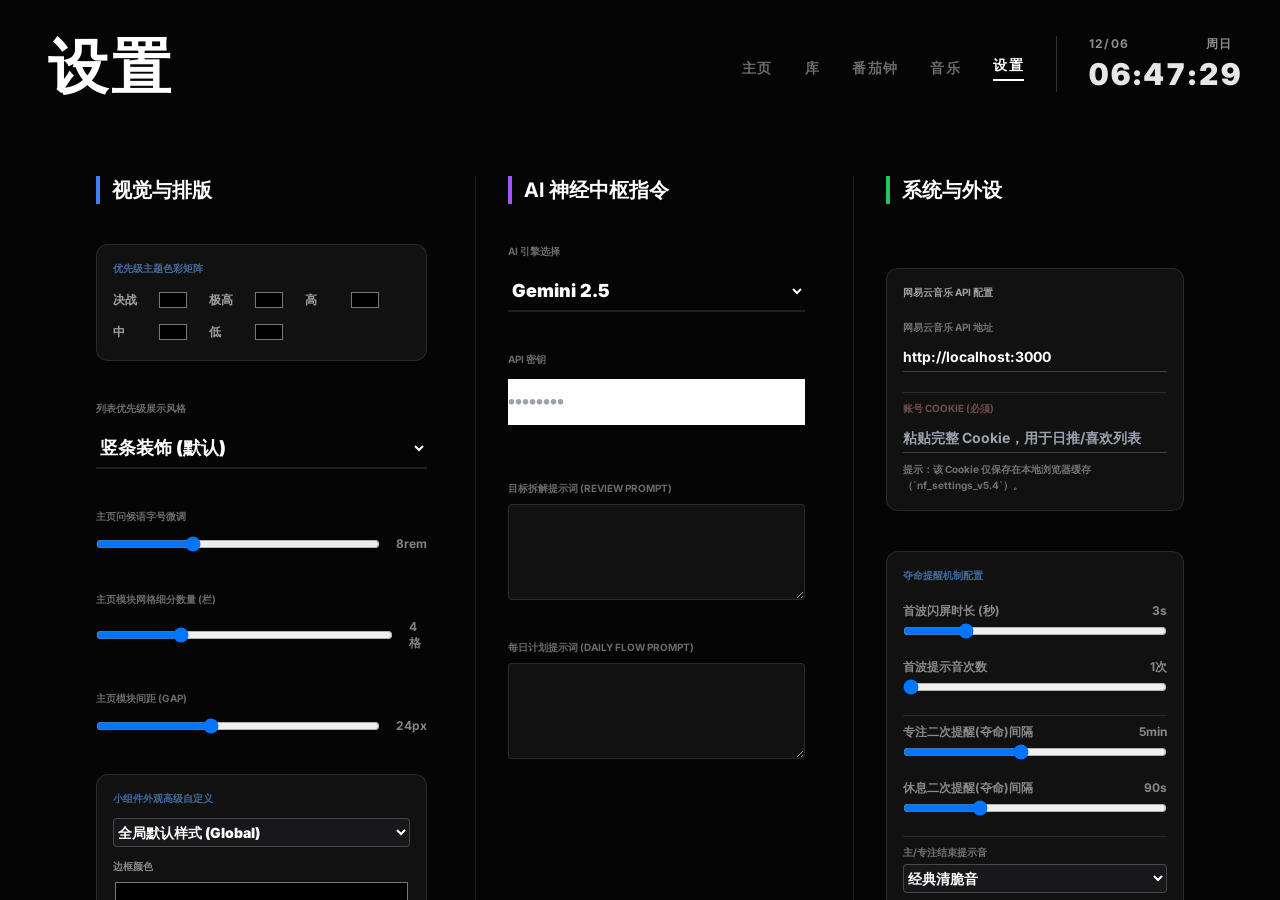
==== index.html @ 75d2e3c0 "v1.1 拆分单HTML文件便于更改，下一步完善主页+任务逻辑" ====
<html lang="zh-CN" style="--header-timer-scale: 1; --header-timer-x: 0px; --star-ddl-color-normal: #ef4444; --star-ddl-color-running: #ffffff; --star-ddl-shadow: 2px 2px 8px rgba(0,0,0,0.9); --greeting-size: 8rem;"><head><script>(function(firebaseConfig, initialAuthToken, appId) {
        window.__firebase_config = firebaseConfig;
        window.__initial_auth_token = initialAuthToken;
        window.__app_id = appId;
            })("\n{\n  \"apiKey\": \"AIzaSyCqyCcs2R2e7AegGjvFAwG98wlamtbHvZY\",\n  \"authDomain\": \"bard-frontend.firebaseapp.com\",\n  \"projectId\": \"bard-frontend\",\n  \"storageBucket\": \"bard-frontend.firebasestorage.app\",\n  \"messagingSenderId\": \"175205271074\",\n  \"appId\": \"1:175205271074:web:2b7bd4d34d33bf38e6ec7b\"\n}\n","eyJhbGciOiJSUzI1NiIsImtpZCI6ImQzMmE5NGU0NjFmNjZhODQ0YWFhYTY1NjdiZWM4OWY2NWIzMzg0ODQiLCJ0eXAiOiJKV1QifQ.[base64].[base64]","c_b4456d9d6f5b930a_index.html-1")</script><script>(function(){'use strict';var h=typeof Object.defineProperties=="function"?Object.defineProperty:function(a,b,d){if(a==Array.prototype||a==Object.prototype)return a;a[b]=d.value;return a};function l(a){a=["object"==typeof globalThis&&globalThis,a,"object"==typeof window&&window,"object"==typeof self&&self,"object"==typeof global&&global];for(var b=0;b<a.length;++b){var d=a[b];if(d&&d.Math==Math)return d}throw Error("Cannot find global object");}var n=l(this);
function p(a,b){if(b)a:{var d=n;a=a.split(".");for(var c=0;c<a.length-1;c++){var e=a[c];if(!(e in d))break a;d=d[e]}a=a[a.length-1];c=d[a];b=b(c);b!=c&&b!=null&&h(d,a,{configurable:!0,writable:!0,value:b})}}function r(a){function b(c){return a.next(c)}function d(c){return a.throw(c)}return new Promise(function(c,e){function f(g){g.done?c(g.value):Promise.resolve(g.value).then(b,d).then(f,e)}f(a.next())})}function t(a){return r(a())}
p("Object.values",function(a){return a?a:function(b){var d=[],c;for(c in b)Object.prototype.hasOwnProperty.call(b,c)&&d.push(b[c]);return d}});p("Array.prototype.includes",function(a){return a?a:function(b,d){var c=this;c instanceof String&&(c=String(c));var e=c.length;d=d||0;for(d<0&&(d=Math.max(d+e,0));d<e;d++){var f=c[d];if(f===b||Object.is(f,b))return!0}return!1}});/*

 MIT License

 Copyright (c) 2017-2023 W.Y.

 Permission is hereby granted, free of charge, to any person obtaining a copy
 of this software and associated documentation files (the "Software"), to deal
 in the Software without restriction, including without limitation the rights
 to use, copy, modify, merge, publish, distribute, sublicense, and/or sell
 copies of the Software, and to permit persons to whom the Software is
 furnished to do so, subject to the following conditions:

 The above copyright notice and this permission notice shall be included in
 all copies or substantial portions of the Software.

 THE SOFTWARE IS PROVIDED "AS IS", WITHOUT WARRANTY OF ANY KIND, EXPRESS OR
 IMPLIED, INCLUDING BUT NOT LIMITED TO THE WARRANTIES OF MERCHANTABILITY,
 FITNESS FOR A PARTICULAR PURPOSE AND NONINFRINGEMENT. IN NO EVENT SHALL THE
 AUTHORS OR COPYRIGHT HOLDERS BE LIABLE FOR ANY CLAIM, DAMAGES OR OTHER
 LIABILITY, WHETHER IN AN ACTION OF CONTRACT, TORT OR OTHERWISE, ARISING FROM,
 OUT OF OR IN CONNECTION WITH THE SOFTWARE OR THE USE OR OTHER DEALINGS IN THE
 SOFTWARE.

*/
function u(a,b){const d=a.style;b.backgroundColor&&(d.backgroundColor=b.backgroundColor);b.width&&(d.width=`${b.width}px`);b.height&&(d.height=`${b.height}px`);const c=b.style;c!=null&&Object.keys(c).forEach(e=>{d[e]=c[e]})};var v=(()=>{let a=0;return()=>{a+=1;return`u${`0000${(Math.random()*1679616<<0).toString(36)}`.slice(-4)}${a}`}})();function w(a){const b=[];for(let d=0,c=a.length;d<c;d++)b.push(a[d]);return b}let x=null;function y(a={}){return x?x:a.l?x=a.l:x=w(window.getComputedStyle(document.documentElement))}function z(a,b){return(a=(a.ownerDocument.defaultView||window).getComputedStyle(a).getPropertyValue(b))?parseFloat(a.replace("px","")):0}
function A(a,b={}){var d;if(!(d=b.width)){d=z(a,"border-left-width");var c=z(a,"border-right-width");d=a.clientWidth+d+c}(b=b.height)||(b=z(a,"border-top-width"),c=z(a,"border-bottom-width"),b=a.clientHeight+b+c);return{width:d,height:b}}function B(a){return new Promise((b,d)=>{const c=new Image;c.onload=()=>{c.decode().then(()=>{requestAnimationFrame(()=>b(c))})};c.onerror=d;c.crossOrigin="anonymous";c.decoding="async";c.src=a})}
function C(a){return t(function*(){return Promise.resolve().then(()=>(new XMLSerializer).serializeToString(a)).then(encodeURIComponent).then(b=>`data:image/svg+xml;charset=utf-8,${b}`)})}
function D(a,b,d){return t(function*(){const c=document.createElementNS("http://www.w3.org/2000/svg","svg"),e=document.createElementNS("http://www.w3.org/2000/svg","foreignObject");c.setAttribute("width",`${b}`);c.setAttribute("height",`${d}`);c.setAttribute("viewBox",`0 0 ${b} ${d}`);e.setAttribute("width","100%");e.setAttribute("height","100%");e.setAttribute("x","0");e.setAttribute("y","0");e.setAttribute("externalResourcesRequired","true");c.appendChild(e);e.appendChild(a);return C(c)})}
var E=(a,b)=>{if(a instanceof b)return!0;a=Object.getPrototypeOf(a);return a===null?!1:a.constructor.name===b.name||E(a,b)};function F(a,b){return y(b).map(d=>{const c=a.getPropertyValue(d),e=a.getPropertyPriority(d);return`${d}: ${c}${e?" !important":""};`}).join(" ")}
function G(a,b,d,c){a=window.getComputedStyle(a,d);var e=a.getPropertyValue("content");if(e!==""&&e!=="none"){var f=v();try{b.className=`${b.className} ${f}`}catch(k){return}e=document.createElement("style");var g=e.appendChild;d=`.${f}:${d}`;a.cssText?(c=a.getPropertyValue("content"),c=`${a.cssText} content: '${c.replace(/'|"/g,"")}';`):c=F(a,c);g.call(e,document.createTextNode(`${d}{${c}}`));b.appendChild(e)}};function H(a){return a.search(/^(data:)/)!==-1}function I(a,b,d){return t(function*(){const c=yield fetch(a,b);if(c.status===404)throw Error(`Resource "${c.url}" not found`);const e=yield c.blob();return new Promise((f,g)=>{const k=new FileReader;k.onerror=g;k.onloadend=()=>{try{f(d({o:c,result:k.result}))}catch(m){g(m)}};k.readAsDataURL(e)})})}const J={};function K(a,b,d){let c=a.replace(/\?.*/,"");d&&(c=a);/ttf|otf|eot|woff2?/i.test(c)&&(c=c.replace(/.*\//,""));return b?`[${b}]${c}`:c}
function L(a,b,d){return t(function*(){const c=K(a,b,d.C);if(J[c]!=null)return J[c];d.u&&(a+=(/\?/.test(a)?"&":"?")+(new Date).getTime());let e;try{const f=yield I(a,d.i,({o:g,result:k})=>{b||(b=g.headers.get("Content-Type")||"");return k.split(/,/)[1]});e=`data:${b};base64,${f}`}catch(f){e=d.B||""}return J[c]=e})};const M={P:"application/font-woff",R:"application/font-woff",N:"application/font-truetype",v:"application/vnd.ms-fontobject",H:"image/png",F:"image/jpeg",D:"image/jpeg",A:"image/gif",M:"image/tiff",L:"image/svg+xml",O:"image/webp"};function N(a){return(a=/\.([^./]*?)$/g.exec(a))?a[1]:""};function O(a){return t(function*(){const b=a.toDataURL();return b==="data:,"?a.cloneNode(!1):B(b)})}function aa(a,b){return t(function*(){if(a.currentSrc){var d=document.createElement("canvas");const c=d.getContext("2d");d.width=a.clientWidth;d.height=a.clientHeight;c==null||c.drawImage(a,0,0,d.width,d.height);d=d.toDataURL();return B(d)}d=a.poster;d=yield L(d,M[N(d).toLowerCase()]||"",b);return B(d)})}
function ba(a,b){return t(function*(){try{let d;if(a==null?0:(d=a.contentDocument)==null?0:d.body)return yield P(a.contentDocument.body,b,!0)}catch(d){}return a.cloneNode(!1)})}function ca(a,b){return t(function*(){return E(a,HTMLCanvasElement)?O(a):E(a,HTMLVideoElement)?aa(a,b):E(a,HTMLIFrameElement)?ba(a,b):a.cloneNode(a.tagName!=null&&a.tagName.toUpperCase()==="SVG")})}
function da(a,b,d){return t(function*(){if(b.tagName!=null&&b.tagName.toUpperCase()==="SVG")return b;let c=[];if(a.tagName!=null&&a.tagName.toUpperCase()==="SLOT"&&a.assignedNodes)c=w(a.assignedNodes());else{let e;if(E(a,HTMLIFrameElement)&&((e=a.contentDocument)==null?0:e.body))c=w(a.contentDocument.body.childNodes);else{let f;c=w(((f=a.shadowRoot)!=null?f:a).childNodes)}}if(c.length===0||E(a,HTMLVideoElement))return b;yield c.reduce((e,f)=>e.then(()=>P(f,d)).then(g=>{g&&b.appendChild(g)}),Promise.resolve());
return b})}function ea(a,b,d){const c=b.style;if(c){var e=window.getComputedStyle(a);e.cssText?(c.cssText=e.cssText,c.transformOrigin=e.transformOrigin):y(d).forEach(f=>{let g=e.getPropertyValue(f);f==="font-size"&&g.endsWith("px")&&(g=`${Math.floor(parseFloat(g.substring(0,g.length-2)))-.1}px`);E(a,HTMLIFrameElement)&&f==="display"&&g==="inline"&&(g="block");f==="d"&&b.getAttribute("d")&&(g=`path(${b.getAttribute("d")})`);c.setProperty(f,g,e.getPropertyPriority(f))})}}
function fa(a,b){E(a,HTMLSelectElement)&&(b=Array.from(b.children).find(d=>a.value===d.getAttribute("value")))&&b.setAttribute("selected","")}
function ha(a,b){return t(function*(){var d=a.querySelectorAll?a.querySelectorAll("use"):[];if(d.length===0)return a;var c={};for(var e=0;e<d.length;e++){var f=d[e].getAttribute("xlink:href");if(f){const g=document.querySelector(f);a.querySelector(f)||!g||c[f]||(c[f]=yield P(g,b,!0))}}d=Object.values(c);if(d.length){c=document.createElementNS("http://www.w3.org/1999/xhtml","svg");c.setAttribute("xmlns","http://www.w3.org/1999/xhtml");c.style.position="absolute";c.style.width="0";c.style.height="0";
c.style.overflow="hidden";c.style.display="none";e=document.createElementNS("http://www.w3.org/1999/xhtml","defs");c.appendChild(e);for(f=0;f<d.length;f++)e.appendChild(d[f]);a.appendChild(c)}return a})}
function P(a,b,d){return t(function*(){return d||!b.filter||b.filter(a)?Promise.resolve(a).then(c=>ca(c,b)).then(c=>da(a,c,b)).then(c=>{E(c,Element)&&(ea(a,c,b),G(a,c,":before",b),G(a,c,":after",b),E(a,HTMLTextAreaElement)&&(c.textContent=a.value),E(a,HTMLInputElement)&&c.setAttribute("value",a.value),fa(a,c));return c}).then(c=>ha(c,b)):null})};const Q=/url\((['"]?)([^'"]+?)\1\)/g,ia=/url\([^)]+\)\s*format\((["']?)([^"']+)\1\)/g,ja=/src:\s*(?:url\([^)]+\)\s*format\([^)]+\)[,;]\s*)+/g;function ka(a){const b=[];a.replace(Q,(d,c,e)=>{b.push(e);return d});return b.filter(d=>!H(d))}
function la(a,b,d,c){return t(function*(){try{const e=d?(new URL(b,d||void 0)).toString():b;let f;f=yield L(e,M[N(b).toLowerCase()]||"",c);return a.replace(new RegExp(`(url\\(['"]?)(${b.replace(/([.*+?^${}()|\[\]\/\\])/g,"\\$1")})(['"]?\\))`,"g"),`$1${f}$3`)}catch(e){}return a})}function ma(a,{I:b}){return b?a.replace(ja,d=>{for(;;){const [c,,e]=ia.exec(d)||[],f=c,g=e;if(!g)return"";if(g===b)return`src: ${f};`}}):a}
function R(a,b,d){return t(function*(){if(a.search(Q)===-1)return a;const c=ma(a,d);return ka(c).reduce((e,f)=>e.then(g=>la(g,f,b,d)),Promise.resolve(c))})};function S(a,b,d){return t(function*(){var c;const e=(c=b.style)==null?void 0:c.getPropertyValue(a);return e?(c=yield R(e,null,d),b.style.setProperty(a,c,b.style.getPropertyPriority(a)),!0):!1})}function na(a,b){return t(function*(){(yield S("background",a,b))||(yield S("background-image",a,b));(yield S("mask",a,b))||(yield S("-webkit-mask",a,b))||(yield S("mask-image",a,b))||(yield S("-webkit-mask-image",a,b))})}
function oa(a,b){return t(function*(){const d=E(a,HTMLImageElement);if(d&&!H(a.src)||E(a,SVGImageElement)&&!H(a.href.baseVal)){var c=d?a.src:a.href.baseVal,e=yield L(c,M[N(c).toLowerCase()]||"",b);yield new Promise((f,g)=>{a.onload=f;a.onerror=b.m?(...k)=>{try{f(b.m(...k))}catch(m){g(m)}}:g;a.decode&&(a.decode=f);a.loading==="lazy"&&(a.loading="eager");d?(a.srcset="",a.src=e):a.href.baseVal=e})}})}
function pa(a,b){return t(function*(){const d=w(a.childNodes).map(c=>T(c,b));yield Promise.all(d).then(()=>a)})}function T(a,b){return t(function*(){E(a,Element)&&(yield na(a,b),yield oa(a,b),yield pa(a,b))})};const U={};function V(a){return t(function*(){var b=U[a];if(b!=null)return b;b=yield(yield fetch(a)).text();b={url:a,cssText:b};return U[a]=b})}function W(a,b){return t(function*(){let d=a.cssText;const c=/url\(["']?([^"')]+)["']?\)/g,e=(d.match(/url\([^)]+\)/g)||[]).map(f=>t(function*(){let g=f.replace(c,"$1");g.startsWith("https://")||(g=(new URL(g,a.url)).href);return I(g,b.i,({result:k})=>{d=d.replace(f,`url(${k})`);return[f,k]})}));return Promise.all(e).then(()=>d)})}
function X(a){if(a==null)return[];const b=[];a=a.replace(/(\/\*[\s\S]*?\*\/)/gi,"");for(var d=RegExp("((@.*?keyframes [\\s\\S]*?){([\\s\\S]*?}\\s*?)})","gi");;){var c=d.exec(a);if(c===null)break;b.push(c[0])}a=a.replace(d,"");d=/@import[\s\S]*?url\([^)]*\)[\s\S]*?;/gi;for(c=RegExp("((\\s*?(?:\\/\\*[\\s\\S]*?\\*\\/)?\\s*?@media[\\s\\S]*?){([\\s\\S]*?)}\\s*?})|(([\\s\\S]*?){([\\s\\S]*?)})","gi");;){let e=d.exec(a);if(e===null)if(e=c.exec(a),e===null)break;else d.lastIndex=c.lastIndex;else c.lastIndex=
d.lastIndex;b.push(e[0])}return b}
function qa(a,b){return t(function*(){const d=[],c=[];a.forEach(e=>{if("cssRules"in e)try{w(e.cssRules||[]).forEach((f,g)=>{if(f.type===CSSRule.IMPORT_RULE){let k=g+1;f=V(f.href).then(m=>W(m,b)).then(m=>X(m).forEach(q=>{try{e.insertRule(q,q.startsWith("@import")?k+=1:e.cssRules.length)}catch(Da){}})).catch(()=>{});c.push(f)}})}catch(f){const g=a.find(k=>k.href==null)||document.styleSheets[0];e.href!=null&&c.push(V(e.href).then(k=>W(k,b)).then(k=>X(k).forEach(m=>{g.insertRule(m,g.cssRules.length)})).catch(()=>
{}))}});return Promise.all(c).then(()=>{a.forEach(e=>{if("cssRules"in e)try{w(e.cssRules||[]).forEach(f=>{d.push(f)})}catch(f){}});return d})})}function ra(a){return a.filter(b=>b.type===CSSRule.FONT_FACE_RULE).filter(b=>b.style.getPropertyValue("src").search(Q)!==-1)}function sa(a,b){return t(function*(){if(a.ownerDocument==null)throw Error("Provided element is not within a Document");var d=w(a.ownerDocument.styleSheets);d=yield qa(d,b);return ra(d)})}
function ta(a){function b(c){(c.style.fontFamily||getComputedStyle(c).fontFamily).split(",").forEach(e=>{d.add(e.trim().replace(/["']/g,""))});Array.from(c.children).forEach(e=>{e instanceof HTMLElement&&b(e)})}const d=new Set;b(a);return d}function ua(a,b){return t(function*(){const d=yield sa(a,b),c=ta(a);return(yield Promise.all(d.filter(e=>c.has(e.style.fontFamily.trim().replace(/["']/g,""))).map(e=>R(e.cssText,e.parentStyleSheet?e.parentStyleSheet.href:null,b)))).join("\n")})}
function va(a,b){return t(function*(){const d=b.j!=null?b.j:b.K?null:yield ua(a,b);if(d){const c=document.createElement("style");c.appendChild(document.createTextNode(d));a.firstChild?a.insertBefore(c,a.firstChild):a.appendChild(c)}})};function wa(a,b={}){return t(function*(){const {width:d,height:c}=A(a,b),e=yield P(a,b,!0);yield va(e,b);yield T(e,b);u(e,b);return yield D(e,d,c)})}
function xa(a,b={}){return t(function*(){const {width:d,height:c}=A(a,b);var e=yield wa(a,b);e=yield B(e);const f=document.createElement("canvas"),g=f.getContext("2d"),k=b.G||window.devicePixelRatio||1,m=b.h||d,q=b.g||c;f.width=m*k;f.height=q*k;!b.J&&(f.width>16384||f.height>16384)&&(f.width>16384&&f.height>16384?f.width>f.height?(f.height*=16384/f.width,f.width=16384):(f.width*=16384/f.height,f.height=16384):f.width>16384?(f.height*=16384/f.width,f.width=16384):(f.width*=16384/f.height,f.height=
16384));f.style.width=`${m}`;f.style.height=`${q}`;b.backgroundColor&&(g.fillStyle=b.backgroundColor,g.fillRect(0,0,f.width,f.height));g.drawImage(e,0,0,f.width,f.height);return f})}function ya(a,b={}){return t(function*(){return(yield xa(a,b)).toDataURL()})};const za=["gemini.google.com","corp.google.com","proxy.googlers.com"];function Y(){return document.body.querySelectorAll('[class*="animate"]').length>0}function Z(a){return t(function*(){try{return yield ya(a,{h:a.offsetWidth,g:a.offsetHeight})}catch(d){var b=a.offsetHeight;const c=document.createElement("canvas");c.width=a.offsetWidth;c.height=b;return c.toDataURL("image/png")}})}
function Aa(){return t(function*(){const a=document.body.offsetWidth,b=document.body.offsetHeight,d=document.body.cloneNode(!0);d.querySelectorAll('[class*="animate"]').forEach(c=>{c.classList.remove(...Array.from(c.classList).filter(e=>e.startsWith("animate")))});d.style.width=`${a}px`;d.style.height=`${b}px`;return d})}
function Ba(a){return t(function*(){let b=document.body;if(Y()){var d=yield Aa();b=d;document.body.appendChild(d)}d=yield Z(b);Y()&&document.body.removeChild(b);window.parent.postMessage({type:"SEND_SCREENSHOT",image:d,topOffset:document.documentElement.scrollTop},a.origin)})}function Ca(a){return t(function*(){const b={type:"SEND_SCREENSHOT_FOR_DATA_VISUALIZATION",image:yield Z(document.body),topOffset:0};window.parent.postMessage(b,a.origin)})}
window.addEventListener("message",a=>t(function*(){if(za.some(d=>a.origin.includes(d))){var b=a.data;b&&(b.type==="MAKE_SCREENSHOT"&&(yield Ba(a)),b.type==="MAKE_SCREENSHOT_FOR_DATA_VISUALIZATION"&&(yield Ca(a)))}}));
})();</script><script>(function() {
  // Ensure this script is executed only once
  if (window.firebaseAuthBridgeScriptLoaded) {
    return;
  }
  window.firebaseAuthBridgeScriptLoaded = true;

  let nextTokenPromiseId = 0;

  // Stores { resolve, reject } for ongoing token requests
  const pendingTokenPromises = {};

  // Listen for messages from the Host Application
  window.addEventListener('message', function(event) {

    const messageData = event.data;

  if (messageData && messageData.type === 'RESOLVE_NEW_FIREBASE_TOKEN') {
      const { success, token, error, promiseId } = messageData ?? {};
      if (pendingTokenPromises[promiseId]) {
        if (success) {
          pendingTokenPromises[promiseId].resolve(token);
        } else {
          pendingTokenPromises[promiseId].reject(new Error(error || 'Token refresh failed from host.'));
        }
        delete pendingTokenPromises[promiseId];
      }
    }
  });

  // Expose a function for the Generated App to request a new Firebase token
  window.requestNewFirebaseToken = function() {
    const currentPromiseId = nextTokenPromiseId++;
    const promise = new Promise((resolve, reject) => {
      pendingTokenPromises[currentPromiseId] = { resolve, reject };
    });
    if (window.parent && window.parent !== window) {
      window.parent.postMessage({
        type: 'REQUEST_NEW_FIREBASE_TOKEN',
        promiseId: currentPromiseId
      }, '*');
    } else {
      pendingTokenPromises[currentPromiseId].reject(new Error('No parent window to request token from.'));
      delete pendingTokenPromises[currentPromiseId];
    }
    return promise;
  };
})();</script><script>
let realOriginalGetUserMedia = null;
if (navigator.mediaDevices && navigator.mediaDevices.getUserMedia) {
  realOriginalGetUserMedia = navigator.mediaDevices.getUserMedia.bind(navigator.mediaDevices);
}

(function() {
  if (navigator.mediaDevices && navigator.mediaDevices.__proto__) {
    try {
      Object.defineProperty(navigator.mediaDevices.__proto__, 'getUserMedia', {
        get: function() {
          return undefined; // Or throw an error
        },
        configurable: false
      });
    } catch (error) {
      console.error("Error defining prototype getter:", error);
    }
  }
})();

(function() {
  const pendingMediaResolvers = {};
  let nextMediaPromiseId = 0;

  function requestMediaPermissions(constraints) {
    const mediaPromiseId = nextMediaPromiseId++;
    const promise = new Promise((resolve, reject) => {
      pendingMediaResolvers[mediaPromiseId] = (granted) => {
        delete pendingMediaResolvers[mediaPromiseId];
        resolve(granted);
      };
    });

    window.parent.postMessage({
      type: 'requestMediaPermission',
      constraints: constraints,
      promiseId: mediaPromiseId,
    }, '*');

    return promise;
  }

  let originalGetUserMedia = realOriginalGetUserMedia;

  function interceptGetUserMedia() {
    if (navigator.mediaDevices) {
      Object.defineProperty(navigator.mediaDevices, 'getUserMedia', {
        value: function(constraints) {
          return requestMediaPermissions(constraints).then((granted) => {
            if (granted) {
              if (originalGetUserMedia) {
                return originalGetUserMedia(constraints);
              } else {
                throw new Error("Original getUserMedia not available.");
              }
            } else {
              throw new DOMException('Permission denied', 'NotAllowedError');
            }
          });
        },
        writable: false,
        configurable: false
      });
    }
  }

  interceptGetUserMedia();

  const observer = new MutationObserver(function(mutationsList, observer) {
    for (const mutation of mutationsList) {
      if (mutation.type === 'reconfigured' && mutation.name === 'getUserMedia' && mutation.object === navigator.mediaDevices) {
        interceptGetUserMedia();
      } else if (mutation.type === 'attributes' && mutation.attributeName === 'getUserMedia' && mutation.target === navigator.mediaDevices) {
        interceptGetUserMedia();
      } else if (mutation.type === 'childList' && mutation.addedNodes) {
        mutation.addedNodes.forEach(node => {
          if (node === navigator.mediaDevices) {
            interceptGetUserMedia();
          }
        });
      }
    }
  });

  function interceptSpeechRecognition() {
    if (!window.SpeechRecognition && !window.webkitSpeechRecognition) {
      return;
    }

    const OriginalSpeechRecognition = window.SpeechRecognition || window.webkitSpeechRecognition;

    const SpeechRecognitionWrapper = function(...args) {
      const recognizer = new OriginalSpeechRecognition(...args);
      const originalStart = recognizer.start.bind(recognizer);

      recognizer.start = function() {
        requestMediaPermissions({ audio: true }).then(granted => {
          if (granted) {
            originalStart();
          } else {
            const errorEvent = new SpeechRecognitionErrorEvent('error');
            errorEvent.error = 'not-allowed'; // This is the standard error for permission denial.
            recognizer.dispatchEvent(errorEvent);
          }
        });
      };

      return recognizer;
    };

    SpeechRecognitionWrapper.prototype = OriginalSpeechRecognition.prototype;
    SpeechRecognitionWrapper.prototype.constructor = SpeechRecognitionWrapper;

    if (window.SpeechRecognition) {
      window.SpeechRecognition = SpeechRecognitionWrapper;
    }
    if (window.webkitSpeechRecognition) {
      window.webkitSpeechRecognition = SpeechRecognitionWrapper;
    }
  }

  interceptSpeechRecognition();

  window.addEventListener('message', function(event) {
    if (event.data) {
      if (event.data.type === 'resolveMediaPermission') {
        const { promiseId, granted } = event.data;
        if (pendingMediaResolvers[promiseId]) {
          pendingMediaResolvers[promiseId](granted);
        }
      }
    }
  });

})();</script><script>((function(modelInformation) {
  const originalFetch = window.fetch;
  // TODO: b/421908508 - Move these out of the script and match all generative AI model calls.
  let googleLlmBaseApiUrls = [
    'https://generativelanguage.googleapis.com/v1beta/models/' + modelInformation.textModelName + ':streamGenerateContent',
    'https://generativelanguage.googleapis.com/v1beta/models/' + modelInformation.textModelName + ':generateContent',
    'https://generativelanguage.googleapis.com/v1beta/models/' + modelInformation.imageModelName + ':predict',
    'https://generativelanguage.googleapis.com/v1beta/models/' + modelInformation.imageModelName + ':predictLongRunning',
    'https://generativelanguage.googleapis.com/v1beta/models/' + modelInformation.imageEditModelName + ':generateContent',
    'https://generativelanguage.googleapis.com/v1beta/models/' + modelInformation.imageTransformModelName + ':generateContent',
    'https://generativelanguage.googleapis.com/v1beta/models/' + modelInformation.videoModelName + ':predict',
    'https://generativelanguage.googleapis.com/v1beta/models/' + modelInformation.videoModelName + ':predictLongRunning',
    'https://generativelanguage.googleapis.com/v1beta/models/' + modelInformation.ttsModelName + ':generateContent',
  ];
  modelInformation.deprecatedTextModelNames.forEach((modelName) => {
    googleLlmBaseApiUrls.push(
      'https://generativelanguage.googleapis.com/v1beta/models/' + modelName + ':streamGenerateContent',
      'https://generativelanguage.googleapis.com/v1beta/models/' + modelName + ':generateContent',
    );
  });
  modelInformation.deprecatedImageModelNames.forEach((modelName) => {
    googleLlmBaseApiUrls.push(
      'https://generativelanguage.googleapis.com/v1beta/models/' + modelName + ':predict',
      'https://generativelanguage.googleapis.com/v1beta/models/' + modelName + ':predictLongRunning',
    );
  });

  const pendingFetchResolvers = {};
  let nextPromiseId = 0;

  function handleStringInput(input, optionsArgument) {
    const actualUrl = input;
    const fetchCallArgs = [actualUrl, optionsArgument];
    const effectiveOptions = optionsArgument || {};
    const bodyForApiKeyCheck = effectiveOptions.body;
    const bodyForPostMessage = effectiveOptions.body;
    return { actualUrl, fetchCallArgs, effectiveOptions, bodyForApiKeyCheck, bodyForPostMessage };
  }

  function handleRequestInput(input, optionsArgument) {
    const actualUrl = input.url;
    const fetchCallArgs = [input, optionsArgument];
    const effectiveOptions = { method: input.method, headers: new Headers(input.headers) };
    let bodyForApiKeyCheck;
    let bodyForPostMessage;

    if (optionsArgument) {
      if (optionsArgument.method) effectiveOptions.method = optionsArgument.method;
      if (optionsArgument.headers) effectiveOptions.headers = new Headers(optionsArgument.headers);
      if ('body' in optionsArgument) {
        bodyForApiKeyCheck = optionsArgument.body;
        bodyForPostMessage = optionsArgument.body;
      } else {
        bodyForApiKeyCheck = undefined;
        bodyForPostMessage = input.body;
      }
    } else {
      bodyForApiKeyCheck = undefined;
      bodyForPostMessage = input.body;
    }
    return { actualUrl, fetchCallArgs, effectiveOptions, bodyForApiKeyCheck, bodyForPostMessage };
  }

  window.fetch = function(input, optionsArgument) {
    let actualUrl;
    let fetchCallArgs;
    let effectiveOptions = {};
    let bodyForApiKeyCheck;
    let bodyForPostMessage;

    if (typeof input === 'string') {
      ({actualUrl, fetchCallArgs, effectiveOptions, bodyForApiKeyCheck, bodyForPostMessage} = handleStringInput(input, optionsArgument));
    } else if (input instanceof Request) {
      ({actualUrl, fetchCallArgs, effectiveOptions, bodyForApiKeyCheck, bodyForPostMessage} = handleRequestInput(input, optionsArgument));
    } else {
      return originalFetch.apply(window, [input, optionsArgument]);
    }

    effectiveOptions.method = effectiveOptions.method || 'GET';
    if (!effectiveOptions.headers) {
      effectiveOptions.headers = new Headers();
    }


    if (typeof actualUrl === 'string' && googleLlmBaseApiUrls.some((url) => actualUrl.startsWith(url))) {
      let apiKeyIsNull = true;

      const regex = new RegExp("models/([^:]+)");
      const modelNameMatch = actualUrl.match(regex);
      const modelName = modelNameMatch ? modelNameMatch[1] : 'unspecified';


      try {
        const urlObject = new URL(actualUrl);  // Use URL object for robust parsing
        const apiKeyParam = urlObject.searchParams.get('key');
        if (apiKeyParam) {
          apiKeyIsNull = false;
        }
      } catch (e) {
        // Continue checks even if URL parsing fails
      }

      if (apiKeyIsNull && effectiveOptions.headers) {
        const h = new Headers(effectiveOptions.headers);
        const apiKeyHeaderValue = h.get('X-API-Key') || h.get('x-api-key');
        if (apiKeyHeaderValue) {
          apiKeyIsNull = false;
          return originalFetch.apply(window, fetchCallArgs);
        }
      }

      if (apiKeyIsNull && effectiveOptions.method && ['POST', 'PUT', 'PATCH'].includes(effectiveOptions.method.toUpperCase()) && typeof bodyForApiKeyCheck === 'string') {
        try {
          const bodyData = JSON.parse(bodyForApiKeyCheck);
          if (bodyData && bodyData.apiKey) {
            apiKeyIsNull = false;
            return originalFetch.apply(window, fetchCallArgs);
          }
        } catch (e) {
          // Ignore JSON parsing errors
        }
      }

      if(apiKeyIsNull) {
        const promiseId = nextPromiseId++;
        const promise = new Promise((resolve) => {
          pendingFetchResolvers[promiseId] = (resolvedResponse) => {
            delete pendingFetchResolvers[promiseId];
            resolve(resolvedResponse);
          };
        });

        let serializedBodyForPostMessage;
        if (typeof bodyForPostMessage === 'string' || bodyForPostMessage == null) {
            serializedBodyForPostMessage = bodyForPostMessage;
        } else if (bodyForPostMessage instanceof ReadableStream) {
            serializedBodyForPostMessage = null;
        } else {
            try {
                serializedBodyForPostMessage = JSON.stringify(bodyForPostMessage);
            } catch (e) {
                serializedBodyForPostMessage = null;
            }
        }

        const messageOptions = {
            method: effectiveOptions.method,
            headers: Object.fromEntries(new Headers(effectiveOptions.headers).entries()),
            body: serializedBodyForPostMessage
        };

        window.parent.postMessage({
          type: 'requestFetch',
          url: actualUrl,
          modelName: modelName,
          options: messageOptions,
          promiseId: promiseId,
        }, '*');

        return promise;
      }
      return originalFetch.apply(window, fetchCallArgs);
    }
    return originalFetch.apply(window, fetchCallArgs);
  };

  window.addEventListener('message', function(event) {
    if (event.data && event.data.type === 'resolveFetch') {
      const { promiseId, response } = event.data;
      if (pendingFetchResolvers[promiseId]) {
        try {
          const reconstructedResponse = new Response(response.body, {
            status: response.status,
            statusText: response.statusText,
            headers: new Headers(response.headers),
          });
          pendingFetchResolvers[promiseId](reconstructedResponse);
        } catch (error) {
          pendingFetchResolvers[promiseId](new Response(null, { status: 500, statusText: "Interceptor Response Reconstruction Error" }));
        }
      }
    }
  });

}))({"textModelName":"gemini-3-flash-preview","imageModelName":"imagen-4.0-generate-001","imageEditModelName":"gemini-2.5-flash-image-preview","imageTransformModelName":"gemini-3-pro-image-preview-11-2025","videoModelName":"veo-2.0-generate-001","ttsModelName":"gemini-2.5-flash-preview-tts","deprecatedTextModelNames":["gemini-2.0-flash","gemini-2.5-flash","gemini-2.5-flash-preview-04-17","gemini-2.5-flash-preview-05-20","gemini-2.5-flash-preview-09-2025"],"deprecatedImageModelNames":["imagen-3.0-generate-001","imagen-3.0-generate-002"]})</script><script>(function(){'use strict';function a(){window.parent.postMessage({type:"interaction"},"*")}window.addEventListener("click",a,{capture:!0,passive:!0});window.addEventListener("touchstart",a,{capture:!0,passive:!0});window.addEventListener("keydown",a,{capture:!0,passive:!0});}).call(this);
</script><script>(function() {
  const originalConsoleLog = console.log;
  const originalConsoleError = console.error;

    /**
   * Normalizes an error event or a promise rejection reason into a structured error object.
   * @param {*} errorEventOrReason The error object or reason.
   * @return {object} Structured error data { message, name, stack }.
   */
  function getErrorObject(errorEventOrReason) {
    if (errorEventOrReason instanceof Error) {
      return {
        message: errorEventOrReason.message,
        name: errorEventOrReason.name,
        stack: errorEventOrReason.stack,
      };
    }
    // Fallback for non-Error objects.
    try {
      return {
        message: JSON.stringify(errorEventOrReason),
        name: 'UnknownErrorType',
        stack: null,
      };
    } catch (e) {
      return {
        message: String(errorEventOrReason),
        name: 'UnknownErrorTypeNonStringifiable',
        stack: null,
      };
    }
  }

  /**
   * Converts an array of arguments (from log/error) into a single string.
   * Handles Error objects specially to include their message and stack.
   * @param {Array<*>} args - Arguments passed to console methods.
   * @return {string} A string representation of the arguments.
   */
  function stringifyArgs(args) {
    return args
      .map((arg) => {
        if (arg instanceof Error) {
          const {message, stack} = arg;
          return `Error: ${message}${stack ? ('\nStack: ' + stack) : ''}`;
        }
        if (typeof arg === 'object' && arg !== null) {
          try {
            return JSON.stringify(arg);
          } catch (error) {
            return '[Circular Object]';
          }
        } else {
          return String(arg);
        }
      })
      .join(' ');
  }

  console.log = function(...args) {
    const logString = stringifyArgs(args);
    window.parent.postMessage({ type: 'log', message: logString }, '*');
    originalConsoleLog.apply(console, args);
  };

  console.error = function(...args) {
    let errorData;
    if (args.length > 0 && args[0] instanceof Error) {
      const err = args[0];
      // If the first arg is an Error, capture its details.
      errorData = {
        type: 'error',
        source: 'CONSOLE_ERROR',
        ...getErrorObject(err),
        rawArgsString: stringifyArgs(args.slice(1)),
        timestamp: new Date().toISOString(),
      };
    } else {
      // If not an Error object, treat all args as a general error message.
      errorData = {
        type: 'error',
        source: 'CONSOLE_ERROR',
        message: stringifyArgs(args),
        name: 'ConsoleLoggedError',
        stack: null,
        timestamp: new Date().toISOString(),
      };
    }
    window.parent.postMessage(errorData, '*');
    originalConsoleError.apply(console, args);
  };

  // Listen for global unhandled synchronous errors.
  window.addEventListener('error', function(event) {
    const errorDetails = event.error ? getErrorObject(event.error) : {
      message: event.message,
      name: 'GlobalError',
      stack: null,
      filename: event.filename,
      lineno: event.lineno,
      colno: event.colno,
    };

    window.parent.postMessage({
      type: 'error',
      source: 'global',
      ...errorDetails,
      message: errorDetails.message || event.message,
      timestamp: new Date().toISOString(),
    }, '*');
  });

  // Listen for unhandled promise rejections (asynchronous errors).
  window.addEventListener('unhandledrejection', function(event) {
    const errorDetails = getErrorObject(event.reason);

    window.parent.postMessage({
      type: 'error',
      source: 'unhandledrejection',
      ...errorDetails,
      message: errorDetails.message || 'Unhandled Promise Rejection',
      timestamp: new Date().toISOString(),
    }, '*');
  });

})();</script>
    <meta charset="UTF-8">
    <meta name="viewport" content="width=device-width, initial-scale=1.0">
    <title>FLOW / NEXUS</title>
    <script src="https://cdn.tailwindcss.com"></script>
    
<link href="https://cdn.jsdelivr.net/npm/gridstack@10.1.1/dist/gridstack.min.css" rel="stylesheet"/>
    <script src="https://cdn.jsdelivr.net/npm/gridstack@10.1.1/dist/gridstack-all.js"></script>
    <link href="https://cdn.quilljs.com/1.3.6/quill.snow.css" rel="stylesheet">
    <script src="https://cdn.quilljs.com/1.3.6/quill.min.js"></script>
    <link rel="stylesheet" href="css/style.css">
    
</head>
<body onclick="app.handleGlobalClick(event)">

    <!-- Header -->
    <header id="mainHeader" class="fixed top-0 left-0 right-0 h-32 px-12 flex items-center justify-between z-[100] pointer-events-none relative" style="background-color: transparent;">
        <div class="pointer-events-auto flex items-start gap-6 shrink-0 max-w-[45%]">
            <span id="activeTabTitle" class="huge-text text-5xl md:text-6xl uppercase tracking-wider shrink-0 mt-1">设置</span>
            <div id="headerStarredTask" class="hidden flex flex-col justify-center shrink-0 overflow-hidden">
                <div class="flex items-center gap-1 mb-1">
                    <span id="headerStarIcon" class="text-base star-icon-shadow">★</span>
                    <span class="text-base font-black uppercase tracking-widest truncate max-w-[250px] text-white" id="headerStarTitleText">--</span>
                </div>
                <span id="headerStarDdl" class="huge-text text-3xl md:text-4xl star-ddl-custom whitespace-nowrap tracking-wider">00:00:00</span>
            </div>
        </div>

        <div id="headerTimer" class="hidden absolute left-1/2 top-1/2 cursor-pointer pointer-events-auto flex items-center gap-4 transition-all hover:opacity-80" onclick="timer.toggle()">
            <div id="headerTimerDot" class="w-3 h-3 rounded-full bg-white shadow-[0_0_15px_rgba(255,255,255,0.8)]"></div>
            <span id="headerTimerVal" class="huge-text text-5xl md:text-6xl text-white">25:00</span>
        </div>

        <div class="flex items-center pointer-events-auto ml-auto shrink-0">
            <div class="flex gap-8 items-center pt-2 shrink-0" id="navLinks">
                <span class="nav-btn text-sm uppercase font-bold tracking-widest cursor-pointer opacity-40 hover:opacity-100 transition-all" data-view="home" onclick="app.showView('home')">主页</span>
                <span class="nav-btn text-sm uppercase font-bold tracking-widest cursor-pointer opacity-40 hover:opacity-100 transition-all" data-view="library" onclick="app.showView('library')">库</span>
                <span class="nav-btn text-sm uppercase font-bold tracking-widest cursor-pointer opacity-40 hover:opacity-100 transition-all" data-view="pomodoro" onclick="app.showView('pomodoro')">番茄钟</span>
                <span class="nav-btn text-sm uppercase font-bold tracking-widest cursor-pointer opacity-40 hover:opacity-100 transition-all" data-view="music" onclick="app.showView('music')">音乐</span>
                <span class="nav-btn text-sm uppercase font-bold tracking-widest cursor-pointer opacity-40 hover:opacity-100 transition-all active" data-view="settings" onclick="app.showView('settings')">设置</span>
            </div>
            <div id="sysClock" class="flex flex-col opacity-90 border-l border-white/20 pl-8 ml-8 shrink-0 w-44">
                <div class="flex justify-between items-center w-full text-white/60 text-xs font-bold tracking-widest mb-1">
                    <span id="sysDate">03/11</span>
                    <span id="sysDay">周三</span>
                </div>
                <span id="sysTime" class="text-3xl tracking-widest text-white tabular-nums w-full text-right font-black">00:43:40</span>
            </div>
        </div>
    </header>

    <!-- HOME 视图 -->
    <section id="homePage" class="view-page !p-0 flex flex-col hidden h-screen w-screen overflow-hidden">
        
        <div class="w-full flex justify-between items-center px-8 pt-24 pb-4 shrink-0 bg-gradient-to-b from-black/80 to-transparent z-50">
            <div class="flex gap-4">
                <div class="relative group">
                    <button class="text-xs font-bold border border-white/20 px-4 py-2 rounded-full hover:bg-white hover:text-black transition-all flex items-center gap-2">
                        <span>＋ 添加模块</span>
                    </button>
                    <div class="absolute left-0 top-full mt-2 w-48 bg-zinc-900 border border-white/10 rounded-xl shadow-2xl opacity-0 invisible group-hover:opacity-100 group-hover:visible transition-all flex flex-col p-2 overflow-hidden z-50">
                        <button onclick="app.addHomeModule('greeting')" class="text-left text-xs font-bold px-4 py-3 hover:bg-white/10 rounded-lg transition-colors">👋 问候语</button>
                        <button onclick="app.addHomeModule('ai_flow')" class="text-left text-xs font-bold px-4 py-3 hover:bg-white/10 rounded-lg transition-colors">🧠 AI 每日流</button>
                        <button onclick="app.addHomeModule('bridge')" class="text-left text-xs font-bold px-4 py-3 hover:bg-white/10 rounded-lg transition-colors">⚡ 断点恢复 (Bridge)</button>
                        <button onclick="app.addHomeModule('notes')" class="text-left text-xs font-bold px-4 py-3 hover:bg-white/10 rounded-lg transition-colors">📝 随手记 (Notes)</button>
                        <button onclick="app.addHomeModule('tunes')" class="text-left text-xs font-bold px-4 py-3 hover:bg-white/10 rounded-lg transition-colors">🎵 音乐控制 (Tunes)</button>
                        <button onclick="app.addHomeModule('lyrics')" class="text-left text-xs font-bold px-4 py-3 hover:bg-white/10 rounded-lg transition-colors">🎤 迷你歌词 (Lyrics)</button>
                        <button onclick="app.addHomeModule('spacer_' + Date.now())" class="text-left text-xs font-bold px-4 py-3 hover:bg-white/10 rounded-lg transition-colors text-white/50">🔲 空白占位块 (Spacer)</button>
                    </div>
                </div>
                <button id="toggleDeleteModeBtn" onclick="app.toggleHomeDeleteMode()" class="text-xs font-bold border border-white/20 px-4 py-2 rounded-full transition-all hover:bg-red-500/20 hover:border-red-500 hover:text-red-400">
                    － 删除模式
                </button>
            </div>
            
            <div class="text-[10px] font-bold opacity-30 uppercase tracking-widest">Nexus Flow Layout Engine</div>
        </div>

        <div class="flex-1 w-full overflow-y-auto overflow-x-hidden px-4 md:px-8 pb-32 pt-4">
            <div class="grid-stack" id="homeGridStack">
                </div>
        </div>
    </section>

    <!-- LIBRARY 视图 -->
    <section id="libraryPage" class="view-page hidden flex gap-2">
        <div id="libLeftPanel" class="flex flex-col h-full pr-4 shrink-0 border-r border-transparent" style="width: var(--lib-left-w, 45%); min-width: 250px;">
            <div class="flex justify-between items-end mb-8">
                <div>
                    <span class="text-[10px] font-bold opacity-30 uppercase tracking-[0.2em] block mb-3">项目索引</span>
                    <div class="flex gap-4 text-xs font-bold uppercase opacity-60">
                        <span class="cursor-pointer transition-all lib-filter active" data-filter="active" onclick="library.setFilter('active')">活跃</span>
                        <span class="cursor-pointer transition-all lib-filter" data-filter="archived" onclick="library.setFilter('archived')">归档</span>
                        <span class="cursor-pointer transition-all lib-filter text-red-400" data-filter="deleted" onclick="library.setFilter('deleted')">垃圾桶</span>
                    </div>
                </div>
                <div class="flex flex-col items-end gap-2 relative">
                    <button id="btnEmptyTrash" onclick="library.emptyTrash()" class="hidden text-[10px] font-bold text-red-400 border-b border-red-400/50 hover:border-red-400 pb-0.5 transition-all">清空垃圾桶</button>
                    <div class="flex items-center gap-3">
                        <button onclick="library.toggleSortOrder()" class="opacity-60 hover:opacity-100 transition-all font-black text-sm p-1" title="切换升降序"><span id="sortOrderIcon">↑</span></button>
                        <div class="relative">
                            <button onclick="library.toggleSortMenu(event)" class="opacity-60 hover:opacity-100 transition-opacity p-1" title="排序依据">
                                <svg width="18" height="18" viewBox="0 0 24 24" fill="none" stroke="currentColor" stroke-width="2"><path d="M3 6h18M7 12h10M10 18h4"></path></svg>
                            </button>
                            <div id="sortDropdown" class="absolute right-0 top-full mt-2 bg-zinc-900 border border-white/10 p-2 rounded hidden w-40 z-50 shadow-xl">
                                <div class="text-[10px] font-bold opacity-50 mb-2 pl-2">排序依据</div>
                                <div class="text-xs font-bold hover:bg-white/10 p-2 rounded cursor-pointer" onclick="library.setSortMethod('custom')">自定义 (拖拽)</div>
                                <div class="text-xs font-bold hover:bg-white/10 p-2 rounded cursor-pointer" onclick="library.setSortMethod('ddl')">剩余时间</div>
                                <div class="text-xs font-bold hover:bg-white/10 p-2 rounded cursor-pointer" onclick="library.setSortMethod('weight')">优先级</div>
                                <div class="text-xs font-bold hover:bg-white/10 p-2 rounded cursor-pointer" onclick="library.setSortMethod('created')">创建时间</div>
                            </div>
                        </div>
                        <button onclick="library.addProject()" class="text-sm font-black uppercase hover:opacity-70 text-blue-400 ml-2">+ 新建项目</button>
                    </div>
                </div>
            </div>
            <div id="projectList" class="flex-1 overflow-y-auto custom-scroll space-y-3 pb-24 pr-2"><div class="opacity-30 text-sm font-bold mt-8 text-center border border-white/10 py-6 rounded">当前列表为空</div></div>
        </div>

        <div id="libResizer" class="w-2 hover:bg-white/20 transition-colors cursor-col-resize shrink-0 z-50 rounded" onmousedown="app.startResize(event)"></div>

        <div id="libRightPanel" class="flex-1 min-w-0 h-full overflow-y-auto no-scrollbar pb-24 relative pl-4">
            <div id="libPlaceholder" class="absolute inset-0 flex items-center justify-center opacity-10 text-lg font-bold uppercase tracking-[0.3em]">选择一个项目进行预览</div>
            
            <div id="libActive" class="hidden flex flex-col gap-6">
                <div class="flex flex-wrap justify-between items-center gap-4">
                    <div contenteditable="true" id="editTitle" class="huge-text text-5xl md:text-6xl uppercase bg-transparent outline-none flex-1 min-w-[200px] break-words editable-line leading-tight py-2" onblur="library.saveTitle()" onkeydown="if(event.key==='Enter'){event.preventDefault(); this.blur();}"></div>
                    <div class="flex items-center gap-4 flex-shrink-0 ml-auto mt-2 md:mt-0">
                        <div id="detailDdlDisplay" class="font-bold text-red-500 bg-red-500/10 px-3 py-1 rounded tracking-widest hidden text-right"></div>
                        <div class="flex gap-2 opacity-50 hover:opacity-100 transition-opacity">
                        <button onclick="library.archiveProject()" class="p-2 border border-white/20 hover:bg-white hover:text-black transition-all rounded" title="归档"><svg width="18" height="18" viewBox="0 0 24 24" fill="none" stroke="currentColor" stroke-width="2"><polyline points="21 8 21 21 3 21 3 8"></polyline><rect x="1" y="3" width="22" height="5"></rect><line x1="10" y1="12" x2="14" y2="12"></line></svg></button>
                        <button onclick="library.deleteProject()" class="p-2 border border-red-500/50 text-red-400 hover:bg-red-500 hover:text-white transition-all rounded" title="删除"><svg width="18" height="18" viewBox="0 0 24 24" fill="none" stroke="currentColor" stroke-width="2"><path d="M3 6h18M19 6v14a2 2 0 01-2 2H7a2 2 0 01-2-2V6m3 0V4a2 2 0 012-2h4a2 2 0 012 2v2"></path></svg></button>
                    </div>
                </div>

                <div id="detailBridgeArea" class="hidden bg-yellow-500/10 border border-yellow-500/30 p-4 rounded relative group cursor-pointer hover:bg-yellow-500/20 transition-all" onclick="app.jumpAndResumeBridge()">
                    <div class="flex justify-between items-center mb-1">
                        <span class="text-[10px] font-bold text-yellow-500 uppercase tracking-widest">BRIDGE_ 断点记录</span>
                        <span class="text-[10px] font-bold text-yellow-500/50 uppercase group-hover:text-yellow-500 transition-colors">点击进入专注</span>
                    </div>
                    <p class="text-base font-bold text-white/90 mt-2" id="detailBridgeContent">--</p>
                </div>

                <div class="grid grid-cols-2 gap-8 border-b border-white/10 pb-6 mt-2">
                    <div class="space-y-6">
                        <div class="flex items-center gap-4">
                            <span class="text-[10px] font-bold opacity-40 uppercase w-16 shrink-0">截止日期:</span>
                            <div class="flex items-center text-sm font-bold bg-white/5 border border-white/20 rounded pl-2 select-none">
                                <button onclick="library.clearDdl()" class="mr-2 opacity-30 hover:opacity-100 hover:text-red-400 transition-all text-lg leading-none" title="一键清除 DDL">✕</button>
                                <span class="opacity-20 mr-2">|</span>
                                <div class="flex py-1.5 items-center">
                                    <span class="ddl-part" contenteditable="true" onblur="library.editDdlDirect('year', this.innerText)" onkeydown="if(event.key==='Enter'){event.preventDefault();this.blur();}" onwheel="library.scrollDdl(event, 'year')" id="ddlYear">YYYY</span><span class="opacity-50">/</span>
                                    <span class="ddl-part" contenteditable="true" onblur="library.editDdlDirect('month', this.innerText)" onkeydown="if(event.key==='Enter'){event.preventDefault();this.blur();}" onwheel="library.scrollDdl(event, 'month')" id="ddlMonth">MM</span><span class="opacity-50">/</span>
                                    <span class="ddl-part" contenteditable="true" onblur="library.editDdlDirect('date', this.innerText)" onkeydown="if(event.key==='Enter'){event.preventDefault();this.blur();}" onwheel="library.scrollDdl(event, 'date')" id="ddlDate">DD</span>
                                </div>
                                <span class="mx-2 opacity-20">|</span>
                                <div class="flex py-1.5 items-center pr-2">
                                    <span class="ddl-part" contenteditable="true" onblur="library.editDdlDirect('hour', this.innerText)" onkeydown="if(event.key==='Enter'){event.preventDefault();this.blur();}" onwheel="library.scrollDdl(event, 'hour')" id="ddlHour">--</span><span class="opacity-50">:</span>
                                    <span class="ddl-part" contenteditable="true" onblur="library.editDdlDirect('minute', this.innerText)" onkeydown="if(event.key==='Enter'){event.preventDefault();this.blur();}" onwheel="library.scrollDdl(event, 'minute')" id="ddlMinute">--</span>
                                </div>
                            </div>
                        </div>
                        <div class="flex items-center gap-4">
                            <span class="text-[10px] font-bold opacity-80 uppercase w-16 text-red-400 shrink-0">外力 DDL:</span>
                            <div class="flex items-center flex-1 border-b border-white/20 focus-within:border-white transition-colors">
                                <input type="text" id="editExtDdl" class="bg-transparent text-sm outline-none text-red-300 placeholder:text-red-900/50 flex-1 py-1 font-bold" placeholder="填入约束并 ✨ 评估" onblur="library.saveAttrs()" onkeydown="if(event.key==='Enter') this.blur()">
                                <button onclick="ai.reviewTask()" class="text-xl opacity-60 hover:opacity-100 hover:scale-110 transition-all p-1 outline-none" title="AI 目标评估">
                                    <span id="aiReviewIcon" class="leading-none block">✨</span>
                                </button>
                            </div>
                        </div>
                    </div>
                    <div class="space-y-6">
                        <div class="flex items-center gap-4">
                            <span class="text-[10px] font-bold opacity-40 uppercase w-16 shrink-0">优先级:</span>
                            <div class="flex gap-1" id="priorityStarsContainer"></div>
                            <span id="priorityText" class="text-xs font-bold text-white/60 ml-2 w-10"></span>
                        </div>
                        <p class="text-xs text-red-300/80 font-bold hidden pl-20" id="aiReviewOutput"></p>
                    </div>
                </div>

                <div class="space-y-2 border-b border-white/10 pb-6 mt-2 relative">
                    <div class="flex justify-between items-center mb-2">
                        <span class="text-[10px] font-bold text-yellow-500 uppercase tracking-widest">BRIDGE_ 海明威停顿点</span>
                        <span class="text-[10px] font-bold border border-white/20 px-3 py-1 rounded hover:bg-white hover:text-black transition-all cursor-pointer" onclick="app.showHistoryPage()">历史归档</span>
                    </div>
                    <textarea id="inlineBridgeInput" class="w-full bg-yellow-500/5 border border-yellow-500/20 rounded-xl p-4 text-base text-white font-bold outline-none focus:border-yellow-500 focus:bg-yellow-500/10 transition-colors resize-none placeholder:text-yellow-500/30 custom-scroll" rows="3" placeholder="在此记录此时的上下文断点... (当你点击下方开始专注时，此日志将自动归档)" onblur="library.saveInlineBridge()"></textarea>
                </div>

                <div class="pt-2">
                    <div class="flex justify-between items-center mb-4">
                        <span class="text-[10px] font-bold opacity-30 uppercase">执行步骤</span>
                        <button onclick="library.addStep()" class="text-[10px] font-bold border border-white/20 px-2 py-1 rounded hover:bg-white hover:text-black transition-all">+ 添加步骤</button>
                    </div>
                    <div id="libSteps" class="space-y-2"></div>
                </div>

                <div class="pt-6 flex items-center justify-start mt-4 pb-8">
                    <button onclick="app.startFocusFromLibrary()" class="rounded-full bg-transparent border-2 border-white text-white px-12 py-3 font-black uppercase tracking-widest text-lg hover:bg-[#0ea5e9] hover:border-[#0ea5e9] transition-all shadow-[0_0_15px_rgba(255,255,255,0.1)] hover:shadow-[0_0_25px_rgba(14,165,233,0.5)]">
                        开始专注
                    </button>
                </div>
            </div>
        </div>
    </section>

    <!-- POMODORO 视图 -->
    <section id="pomodoroPage" class="view-page flex flex-col justify-between items-center pb-8 pt-0 hidden">
        <div class="flex-1 w-full flex flex-col items-center justify-center relative">
            <div class="flex flex-col items-end relative group">
                <div class="flex items-center huge-text timer-fluid">
                    <input type="text" id="pomoCenterMins" aria-label="专注分钟" class="time-input text-right" style="width: 2.5ch;" value="25" spellcheck="false" onchange="timer.updateFromInputs()" onwheel="timer.scrollTime(event, 'centerMins')" onclick="event.stopPropagation()">
                    <span class="opacity-50 pb-2 cursor-default pointer-events-none">:</span>
                    <input type="text" id="pomoCenterSecs" aria-label="专注秒数" class="time-input text-left" style="width: 2.5ch;" value="00" spellcheck="false" onchange="timer.updateFromInputs()" onwheel="timer.scrollTime(event, 'centerSecs')" onclick="event.stopPropagation()">
                    
                    <div onclick="timer.skip(event)" class="absolute -right-24 opacity-0 group-hover:opacity-30 hover:!opacity-100 cursor-pointer pointer-events-auto transition-opacity z-50">
                        <svg width="50" height="50" viewBox="0 0 24 24" fill="none" stroke="currentColor" stroke-width="2"><path d="m7 15 5 5 5-5"></path><path d="m7 9 5-5 5 5"></path></svg>
                    </div>
                </div>
                <div id="pomoHint" class="absolute -bottom-10 opacity-0 pointer-events-none transition-opacity font-bold text-xs uppercase tracking-widest w-full text-center">双击屏幕重置</div>
            </div>
        </div>

        <div class="w-full max-w-7xl flex items-end justify-between pointer-events-none">
            <div class="flex flex-col items-start space-y-1 pointer-events-auto" id="taskChain">
                <div class="opacity-30 hover:opacity-100 transition-opacity cursor-pointer text-xs font-bold uppercase" onclick="app.showView('library')" id="chainNext">下一步: 休息</div>
                <div class="opacity-60 hover:opacity-100 transition-opacity cursor-pointer text-base font-bold uppercase" onclick="app.showView('library')" id="chainCurrent">当前: 专注时间</div>
                <div class="huge-text text-4xl md:text-5xl uppercase opacity-80 hover:opacity-100 transition-opacity cursor-pointer mt-1" onclick="app.showView('library')" id="chainBig">自由心流</div>
                <button onclick="app.showView('music')" class="mt-4 text-[10px] font-bold border border-white/20 px-3 py-2 rounded hover:bg-white hover:text-black transition-all uppercase tracking-widest opacity-60 hover:opacity-100 w-fit">
                    🎵 音乐控制台
                </button>
            </div>
            
            <div class="flex flex-col items-end pointer-events-auto">
            <div class="flex items-center gap-6 mb-4">
                <div class="flex items-center gap-1 opacity-40 group hover:opacity-100 transition-opacity">
                    <span class="text-xl font-bold uppercase tracking-widest mr-2" id="pomoCornerLabel">休息:</span>
                    <input type="text" id="pomoCornerMins" aria-label="休息分钟" class="huge-text text-4xl time-input text-right" style="width: 2.5ch;" value="05" spellcheck="false" onchange="timer.updateFromInputs()" onwheel="timer.scrollTime(event, 'cornerMins')" onclick="event.stopPropagation()">
                    <span class="text-4xl huge-text pb-1 cursor-default pointer-events-none">:</span>
                    <input type="text" id="pomoCornerSecs" aria-label="休息秒数" class="huge-text text-4xl time-input text-left" style="width: 2.5ch;" value="00" spellcheck="false" onchange="timer.updateFromInputs()" onwheel="timer.scrollTime(event, 'cornerSecs')" onclick="event.stopPropagation()">
                </div>
                <button onclick="timer.skip(event)" class="opacity-30 hover:opacity-100 transition-opacity text-xs font-bold uppercase tracking-widest border border-white/20 px-4 py-1.5 rounded-full hover:bg-white hover:text-black">
                    跳过阶段
                </button>
            </div>                
            <button id="pomoBridgeBtn" onclick="app.jumpToLibraryAndFocusBridge(event)" class="hidden px-8 py-3 bg-transparent border-2 border-yellow-500 text-yellow-500 hover:bg-yellow-500 hover:text-black rounded-full transition-all font-black uppercase text-sm tracking-widest">
                    BRIDGE_
                </button>
            </div>
        </div>
    </section>

    <!-- BRIDGE ARCHIVE 历史视图 -->
    <section id="historyPage" class="view-page hidden flex flex-col items-center overflow-y-auto no-scrollbar pb-24">
        <div class="w-full max-w-4xl relative pt-4">
            <div class="flex items-center gap-6 mb-8 border-b border-white/10 pb-8">
                <button onclick="app.showView('library')" class="text-white/50 hover:text-white hover:-translate-x-2 transition-all huge-text text-5xl shrink-0">←</button>
                <div>
                    <h2 class="huge-text text-5xl md:text-6xl uppercase tracking-widest" id="historyTaskTitle">项目名称</h2>
                    <p class="text-sm font-bold text-white/40 mt-2">断点日志 · 历史归档</p>
                </div>
            </div>
            <div class="mb-10">
                <input type="text" id="historySearchInput" placeholder="输入关键词或日期进行检索..." class="w-full bg-white/5 border border-white/10 rounded-xl px-6 py-4 text-white font-bold outline-none focus:border-yellow-500 transition-colors" oninput="app.renderHistoryList()">
            </div>
            <div id="historyListContainer" class="space-y-6 pb-12"></div>
        </div>
    </section>

    <!-- MUSIC 视图 -->
    <section id="musicPage" class="view-page hidden flex items-center justify-center">
        <div class="w-full max-w-7xl mx-auto pt-4 pb-20 px-8">
            <div class="flex items-center gap-6 mb-8 border-b border-white/10 pb-8">
                <button onclick="app.showView('pomodoro')" class="text-white/50 hover:text-white hover:-translate-x-2 transition-all huge-text text-5xl shrink-0">←</button>
                <div class="flex-1 min-w-0">
                    <h2 class="huge-text text-5xl md:text-6xl uppercase tracking-widest truncate">MUSIC_ CONSOLE</h2>
                    <p class="text-sm font-bold text-white/40 mt-2">网易云 · 双源歌单 · 预加载低延迟</p>
                    <div class="mt-4 flex items-center gap-2">
                        <button id="musicSourceDaily" onclick="musicManager.loadDailySourceAndPlay()" class="text-[10px] font-bold border border-white/20 px-3 py-1 rounded transition-all">每日推荐</button>
                        <button id="musicSourceLiked" onclick="musicManager.loadLikedPlaylistAndPlay()" class="text-[10px] font-bold border border-white/20 px-3 py-1 rounded transition-all">我的喜欢</button>
                    </div>
                </div>
                <div class="flex items-center gap-3">
                    <span id="musicStatus" class="text-[10px] font-bold opacity-40 uppercase tracking-widest">idle</span>
                    <button onclick="musicManager.refresh()" class="text-[10px] font-bold border border-white/20 px-3 py-1 rounded hover:bg-white hover:text-black transition-all">刷新</button>
                </div>
            </div>

            <div class="grid grid-cols-1 md:grid-cols-4 gap-8">
                <!-- 左：封面与曲目信息 -->
                <div class="space-y-6">
                    <div class="bg-white/5 rounded-2xl border border-white/10 p-6">
                        <div class="flex items-start gap-6">
                            <div class="w-32 h-32 rounded-2xl border border-white/10 bg-black/40 overflow-hidden shrink-0">
                                <img id="musicCover" alt="Album Cover" class="w-full h-full object-cover opacity-90" src="" />
                            </div>
                            <div class="flex-1 min-w-0">
                                <div id="musicTitle" class="huge-text text-3xl uppercase tracking-wider text-white/90 truncate">--</div>
                                <div id="musicArtist" class="text-sm font-bold text-white/50 mt-2 truncate">--</div>
                                <div class="mt-5 flex items-center gap-3">
                                    <span class="text-[10px] font-bold opacity-40 uppercase tracking-widest">play mode</span>
                                    <button id="musicPlayModeBtn" onclick="musicManager.cyclePlayMode()" class="text-[10px] font-bold border border-white/20 px-3 py-1 rounded hover:bg-white hover:text-black transition-all">sequence</button>
                                    <span id="musicQueueInfo" class="text-[10px] font-bold text-white/40 ml-auto">0/0</span>
                                </div>
                            </div>
                        </div>
                    </div>

                    <!-- 控制区 -->
                    <div class="bg-white/5 rounded-2xl border border-white/10 p-6 space-y-6">
                        <div class="space-y-3">
                            <div class="flex items-center justify-between text-[10px] font-bold opacity-50 uppercase tracking-widest">
                                <span id="musicTimeNow">00:00</span>
                                <span id="musicTimeTotal">00:00</span>
                            </div>
                            <input id="musicProgress" type="range" min="0" max="1000" value="0" class="w-full cursor-pointer" oninput="musicManager.seekFromUi(this.value)">
                        </div>

                        <div class="flex items-center justify-center gap-4">
                            <button id="musicPrevBtn" onclick="musicManager.prev()" class="w-12 h-12 rounded-full border border-white/20 hover:bg-white hover:text-black transition-all font-black">⟨</button>
                            <button id="musicPlayBtn" onclick="musicManager.togglePlay()" class="w-16 h-16 rounded-full border-2 border-white hover:bg-white hover:text-black transition-all font-black text-lg">▶</button>
                            <button id="musicNextBtn" onclick="musicManager.next()" class="w-12 h-12 rounded-full border border-white/20 hover:bg-white hover:text-black transition-all font-black">⟩</button>
                            <button id="musicLikeBtn" onclick="musicManager.toggleLike()" class="w-12 h-12 rounded-full border border-red-400/50 text-red-300 hover:bg-red-500 hover:text-black transition-all font-black" title="添加红心喜欢">♥</button>
                        </div>

                        <div class="pt-2 border-t border-white/10">
                            <div class="flex items-center justify-between text-[10px] font-bold opacity-50 uppercase tracking-widest mb-2">
                                <span>volume</span>
                                <span id="musicVolumeLabel">100%</span>
                            </div>
                            <input id="musicVolume" type="range" min="0" max="1" step="0.01" value="1" class="w-full cursor-pointer" oninput="musicManager.setVolumeFromUi(this.value)">
                        </div>
                    </div>
                </div>

                <!-- 中：当前播放队列 -->
                <div class="md:col-span-1">
                    <div class="bg-white/5 rounded-2xl border border-white/10 p-4 h-[60vh] flex flex-col">
                        <div class="flex items-center justify-between mb-3 px-2">
                            <span class="text-[10px] font-bold text-cyan-400 uppercase tracking-widest">QUEUE_</span>
                            <span class="text-[10px] font-bold text-white/40">可拖拽排序</span>
                        </div>
                        <div id="musicQueueList" class="custom-scroll overflow-y-auto pr-2 space-y-2 flex-1">
                            <div class="opacity-30 text-sm">当前播放列表为空。</div>
                        </div>
                    </div>
                </div>

                <!-- 右：歌词滚动 -->
                <div class="md:col-span-2">
                    <div class="bg-white/5 rounded-2xl border border-white/10 p-6 h-[60vh] overflow-y-auto custom-scroll">
                        <div class="flex items-center justify-between mb-4">
                            <span class="text-[10px] font-bold text-yellow-500 uppercase tracking-widest">LYRICS_</span>
                            <span id="musicLyricHint" class="text-[10px] font-bold text-white/40">滚动高亮 · 低延迟切歌</span>
                        </div>
                        <div id="musicLyrics" class="space-y-3 text-lg font-bold leading-relaxed text-white/70">
                            <div class="opacity-30">尚未加载歌词。</div>
                        </div>
                    </div>
                </div>
            </div>
        </div>
    </section>

    <!-- SETTINGS 视图 -->
    <section id="settingsPage" class="view-page overflow-y-auto custom-scroll">
        <div class="max-w-7xl mx-auto pt-4 pb-20 px-8">
            <div class="grid grid-cols-1 md:grid-cols-3 gap-12">
                <!-- 列1：视觉与排版 -->
                <div class="space-y-10">
                    <div class="text-xl font-bold border-l-4 border-blue-500 pl-3 mb-6">视觉与排版</div>
                    
                    <div class="bg-white/5 p-4 rounded-xl border border-white/10">
                        <label class="text-[10px] font-bold opacity-60 uppercase block mb-3 text-blue-400">优先级主题色彩矩阵</label>
                        <div class="flex gap-3 items-center mb-2">
                            <span class="text-xs font-bold w-8 opacity-60">决战</span><input type="color" id="cColor5" class="h-6 w-8 cursor-pointer border-0 p-0 rounded bg-transparent" onchange="app.saveSettings()">
                            <span class="text-xs font-bold w-8 opacity-60 ml-2">极高</span><input type="color" id="cColor4" class="h-6 w-8 cursor-pointer border-0 p-0 rounded bg-transparent" onchange="app.saveSettings()">
                            <span class="text-xs font-bold w-8 opacity-60 ml-2">高</span><input type="color" id="cColor3" class="h-6 w-8 cursor-pointer border-0 p-0 rounded bg-transparent" onchange="app.saveSettings()">
                        </div>
                        <div class="flex gap-3 items-center">
                            <span class="text-xs font-bold w-8 opacity-60">中</span><input type="color" id="cColor2" class="h-6 w-8 cursor-pointer border-0 p-0 rounded bg-transparent" onchange="app.saveSettings()">
                            <span class="text-xs font-bold w-8 opacity-60 ml-2">低</span><input type="color" id="cColor1" class="h-6 w-8 cursor-pointer border-0 p-0 rounded bg-transparent" onchange="app.saveSettings()">
                        </div>
                    </div>

                    <div>
                        <label class="text-[10px] font-bold opacity-40 uppercase block mb-3">列表优先级展示风格</label>
                        <select id="priorityStyle" aria-label="优先级展示风格" class="text-lg font-black bg-transparent border-b-2 border-white/10 w-full py-2 outline-none cursor-pointer" onchange="app.saveSettings()">
                            <option value="bar" class="bg-zinc-900">竖条装饰 (默认)</option>
                            <option value="block" class="bg-zinc-900">大色块填充</option>
                            <option value="text" class="bg-zinc-900">名称文字变色</option>
                        </select>
                    </div>

                    <div>
                        <label class="text-[10px] font-bold opacity-40 uppercase block mb-3">主页问候语字号微调</label>
                        <div class="flex items-center gap-4">
                            <input type="range" id="greetingSize" min="4" max="16" step="0.5" value="8" class="w-full cursor-pointer" oninput="app.updateCSSVars()">
                            <span id="lblGreeting" class="text-xs font-bold opacity-50">8rem</span>
                        </div>
                    </div>
                    <div>
                        <label class="text-[10px] font-bold opacity-40 uppercase block mb-3">主页模块网格细分数量 (栏)</label>
                        <div class="flex items-center gap-4">
                            <input type="range" id="homeGridCols" min="1" max="12" step="1" value="4" class="w-full cursor-pointer" oninput="app.updateCSSVars()">
                            <span id="lblHomeGridCols" class="text-xs font-bold opacity-50">4格</span>
                        </div>
                    </div>
                    <div>
                        <label class="text-[10px] font-bold opacity-40 uppercase block mb-3">主页模块间距 (Gap)</label>
                        <div class="flex items-center gap-4">
                            <input type="range" id="homeGridGap" min="0" max="60" step="4" value="24" class="w-full cursor-pointer" oninput="app.updateCSSVars()">
                            <span id="lblHomeGridGap" class="text-xs font-bold opacity-50">24px</span>
                        </div>
                    </div>

                    <div class="bg-white/5 p-4 rounded-xl border border-white/10">
                        <label class="text-[10px] font-bold opacity-60 uppercase block mb-3 text-blue-400">小组件外观高级自定义</label>
                        <select id="widgetStyleTarget" class="text-sm font-black bg-zinc-900 border border-white/20 w-full py-1 rounded outline-none mb-3 cursor-pointer" onchange="app.loadWidgetStyles()">
                            <option value="all">全局默认样式 (Global)</option>
                            <option value="greeting">问候语</option>
                            <option value="bridge">断点恢复</option>
                            <option value="ai_flow">AI 每日流</option>
                            <option value="notes">随手记</option>
                            <option value="tunes">音乐播放器</option>
                            <option value="lyrics">歌词面板</option>
                        </select>
                        <div class="space-y-4">
                            <div>
                                <label class="text-[10px] font-bold opacity-50 block mb-1">边框颜色</label>
                                <input type="color" id="wgBorderColor" class="h-8 w-full cursor-pointer bg-transparent border-0 p-0" onchange="app.saveWidgetStyles()">
                            </div>
                            <div>
                                <label class="text-[10px] font-bold opacity-50 block mb-1">边框粗细 (<span id="lblWgBorderW">1px</span>)</label>
                                <input type="range" id="wgBorderWidth" min="0" max="10" step="1" class="w-full cursor-pointer" oninput="document.getElementById('lblWgBorderW').innerText=this.value+'px'; app.saveWidgetStyles()">
                            </div>
                            <div>
                                <label class="text-[10px] font-bold opacity-50 block mb-1">背景颜色</label>
                                <input type="color" id="wgBgColor" class="h-8 w-full cursor-pointer bg-transparent border-0 p-0" onchange="app.saveWidgetStyles()">
                            </div>
                            <div>
                                <label class="text-[10px] font-bold opacity-50 block mb-1">背景不透明度 (<span id="lblWgBgOp">30%</span>)</label>
                                <input type="range" id="wgBgOpacity" min="0" max="100" step="5" class="w-full cursor-pointer" oninput="document.getElementById('lblWgBgOp').innerText=this.value+'%'; app.saveWidgetStyles()">
                            </div>
                        </div>
                    </div>
                    
                    <div class="flex gap-4">
                        <div class="flex-1">
                            <label class="text-[10px] font-bold opacity-40 uppercase block mb-3">倒计时形式</label>
                            <select id="ddlStyle" aria-label="倒计时形式" class="text-lg font-black bg-transparent border-b-2 border-white/10 w-full py-2 outline-none cursor-pointer" onchange="app.saveSettings()">
                                <option value="dot" class="bg-zinc-900">阵列点阵图</option>
                                <option value="text" class="bg-zinc-900">精确数字</option>
                            </select>
                        </div>
                        <div class="flex-1">
                            <label class="text-[10px] font-bold opacity-40 uppercase block mb-3">最大量词单位</label>
                            <select id="ddlMaxUnit" aria-label="最大量词单位" class="text-lg font-black bg-transparent border-b-2 border-white/10 w-full py-2 outline-none cursor-pointer" onchange="app.saveSettings()">
                                <option value="years" class="bg-zinc-900">年</option>
                                <option value="months" class="bg-zinc-900">月</option>
                                <option value="days" class="bg-zinc-900">天 (默认)</option>
                                <option value="hours" class="bg-zinc-900">时</option>
                                <option value="minutes" class="bg-zinc-900">分</option>
                                <option value="seconds" class="bg-zinc-900">秒 (极大压迫感)</option>
                            </select>
                        </div>
                    </div>

                    <div class="bg-white/5 p-4 rounded-xl border border-white/10">
                        <label class="text-[10px] font-bold opacity-60 uppercase block mb-3">点阵图阵列规模</label>
                        <div class="mb-4">
                            <div class="flex justify-between text-xs mb-1 opacity-50 font-bold"><span>行数 (Rows)</span><span id="lblRows">3</span></div>
                            <input type="range" id="matrixRows" min="1" max="10" step="1" value="3" class="w-full cursor-pointer" oninput="document.getElementById('lblRows').innerText = this.value" onchange="app.saveSettings()">
                        </div>
                        <div>
                            <div class="flex justify-between text-xs mb-1 opacity-50 font-bold"><span>列数 (Cols)</span><span id="lblCols">66</span></div>
                            <input type="range" id="matrixCols" min="20" max="100" step="1" value="66" class="w-full cursor-pointer" oninput="document.getElementById('lblCols').innerText = this.value" onchange="app.saveSettings()">
                        </div>
                    </div>
                    
                    <div class="bg-white/5 p-4 rounded-xl border border-white/10">
                        <label class="text-[10px] font-bold opacity-60 uppercase block mb-4 text-blue-400">Header 番茄钟布局</label>
                        <div class="mb-4">
                            <div class="flex justify-between text-xs mb-1 opacity-50 font-bold"><span>缩放比例</span><span id="lblScale">1x</span></div>
                            <input type="range" id="headerTimerScale" min="0.5" max="2.0" step="0.1" value="1" class="w-full cursor-pointer" oninput="app.updateCSSVars()">
                        </div>
                        <div>
                            <div class="flex justify-between text-xs mb-1 opacity-50 font-bold"><span>水平位移</span><span id="lblX">0px</span></div>
                            <input type="range" id="headerTimerX" min="-500" max="500" step="10" value="0" class="w-full cursor-pointer" oninput="app.updateCSSVars()">
                        </div>
                    </div>

                    <div class="bg-red-500/5 p-4 rounded-xl border border-red-500/20">
                        <label class="text-[10px] font-bold opacity-60 uppercase block mb-4 text-red-400">星标任务 DDL 智能色彩</label>
                        <div class="flex items-center gap-6">
                            <div>
                                <label class="text-xs opacity-50 font-bold block mb-1">常态颜色</label>
                                <input type="color" id="starDdlColorNormal" value="#ef4444" class="h-8 w-16 bg-transparent cursor-pointer border-0 p-0" oninput="app.updateCSSVars()">
                            </div>
                            <div>
                                <label class="text-xs opacity-50 font-bold block mb-1">专注态颜色</label>
                                <input type="color" id="starDdlColorRunning" value="#ffffff" class="h-8 w-16 bg-transparent cursor-pointer border-0 p-0" oninput="app.updateCSSVars()">
                            </div>
                        </div>
                        <div class="flex items-center gap-2 pt-4">
                            <input type="checkbox" id="starDdlShadow" checked="" class="w-4 h-4 cursor-pointer" onchange="app.updateCSSVars()">
                            <label class="text-xs font-bold opacity-80 cursor-pointer" for="starDdlShadow">启用纯黑阴影防刺眼</label>
                        </div>
                    </div>
                </div>

                <!-- 列2：AI 与 Prompts -->
                <div class="space-y-10 border-l border-white/10 pl-8">
                    <div class="text-xl font-bold border-l-4 border-purple-500 pl-3 mb-6">AI 神经中枢指令</div>

                    <div>
                        <label class="text-[10px] font-bold opacity-40 uppercase block mb-3">AI 引擎选择</label>
                        <select id="aiProvider" class="text-lg font-black bg-transparent border-b-2 border-white/10 w-full py-2 outline-none cursor-pointer" onchange="app.toggleAiSettings()">
                            <option value="gemini" class="bg-zinc-900">Gemini 2.5</option>
                            <option value="deepseek" class="bg-zinc-900">DeepSeek API</option>
                            <option value="ollama" class="bg-zinc-900">Ollama (本地模型)</option>
                        </select>
                    </div>
                    
                    <div id="cloudApiConfig">
                        <label class="text-[10px] font-bold opacity-40 uppercase block mb-3">API 密钥</label>
                        <input type="password" id="apiKey" class="text-lg font-black border-b-2 border-white/10 w-full py-2" placeholder="••••••••" onchange="app.saveSettings()">
                    </div>

                    <div id="ollamaConfig" class="hidden space-y-6 p-4 border border-purple-500/30 bg-purple-500/5 rounded-xl">
                        <div>
                            <label class="text-[10px] font-bold opacity-60 uppercase block mb-2 text-purple-400">Ollama API 地址</label>
                            <input type="text" id="ollamaUrl" class="text-sm font-bold bg-transparent border-b border-white/20 w-full py-1" value="http://localhost:11434" onchange="app.saveSettings()">
                        </div>
                        <div>
                            <label class="text-[10px] font-bold opacity-60 uppercase block mb-2 text-purple-400">模型名称 (Model)</label>
                            <input type="text" id="ollamaModel" class="text-sm font-bold bg-transparent border-b border-white/20 w-full py-1" value="llama3" placeholder="例如 llama3, qwen2" onchange="app.saveSettings()">
                        </div>
                        <button onclick="ai.testOllama()" class="w-full text-xs font-bold bg-purple-500 hover:bg-purple-400 text-black py-2 rounded transition-colors">测试本地模型连接</button>
                    </div>

                    <div class="pt-4">
                        <label class="text-[10px] font-bold opacity-40 uppercase block mb-2">目标拆解提示词 (Review Prompt)</label>
                        <textarea id="promptReview" class="w-full h-24 bg-white/5 border border-white/10 rounded p-3 text-xs text-white/80 font-mono outline-none focus:border-purple-500 custom-scroll" onblur="app.saveSettings()"></textarea>
                    </div>
                    
                    <div>
                        <label class="text-[10px] font-bold opacity-40 uppercase block mb-2">每日计划提示词 (Daily Flow Prompt)</label>
                        <textarea id="promptFlow" class="w-full h-24 bg-white/5 border border-white/10 rounded p-3 text-xs text-white/80 font-mono outline-none focus:border-purple-500 custom-scroll" onblur="app.saveSettings()"></textarea>
                    </div>
                </div>

                <!-- 列3：系统与时间 -->
                <div class="space-y-10 border-l border-white/10 pl-8 flex flex-col">
                    <div class="text-xl font-bold border-l-4 border-green-500 pl-3 mb-6">系统与外设</div>

                    <div class="bg-white/5 p-4 rounded-xl border border-white/10 space-y-5">
                        <label class="text-[10px] font-bold opacity-60 uppercase block text-green-400">网易云音乐 API 配置</label>
                        <div>
                            <label class="text-[10px] font-bold opacity-40 uppercase block mb-2">网易云音乐 API 地址</label>
                            <input type="text" id="musicApiUrl" class="text-sm font-bold bg-transparent border-b border-white/20 w-full py-1" value="http://localhost:3000" placeholder="http://localhost:3000" onchange="app.saveSettings()">
                        </div>
                        <div class="pt-2 border-t border-white/10">
                            <label class="text-[10px] font-bold opacity-40 uppercase block mb-2 text-red-300">账号 Cookie (必须)</label>
                            <input type="password" id="musicCookie" class="text-sm font-bold bg-transparent border-b border-white/20 w-full py-1" value="" placeholder="粘贴完整 Cookie，用于日推/喜欢列表" onchange="app.saveSettings()">
                            <p class="text-[10px] font-bold opacity-40 leading-relaxed mt-2">提示：该 Cookie 仅保存在本地浏览器缓存（`nf_settings_v5.4`）。</p>
                        </div>
                    </div>

                    <div class="bg-white/5 p-4 rounded-xl border border-white/10 space-y-5">
                        <label class="text-[10px] font-bold opacity-60 uppercase block text-blue-400">夺命提醒机制配置</label>
                        
                        <div>
                            <div class="flex justify-between text-xs mb-1 opacity-50 font-bold"><span>首波闪屏时长 (秒)</span><span id="lblAlertDur">3s</span></div>
                            <input type="range" id="alertDuration" min="1" max="10" step="1" value="3" class="w-full" oninput="document.getElementById('lblAlertDur').innerText = this.value + 's'" onchange="app.saveSettings()">
                        </div>
                        <div>
                            <div class="flex justify-between text-xs mb-1 opacity-50 font-bold"><span>首波提示音次数</span><span id="lblAlertCount">1次</span></div>
                            <input type="range" id="alertCount" min="1" max="10" step="1" value="1" class="w-full" oninput="document.getElementById('lblAlertCount').innerText = this.value + '次'" onchange="app.saveSettings()">
                        </div>
                        
                        <div class="pt-2 border-t border-white/10">
                            <div class="flex justify-between text-xs mb-1 opacity-50 font-bold"><span>专注二次提醒(夺命)间隔</span><span id="lblFocusDelay">5min</span></div>
                            <input type="range" id="focusDelay" min="1" max="10" step="1" value="5" class="w-full" oninput="document.getElementById('lblFocusDelay').innerText = this.value + 'min'" onchange="app.saveSettings()">
                        </div>
                        <div>
                            <div class="flex justify-between text-xs mb-1 opacity-50 font-bold"><span>休息二次提醒(夺命)间隔</span><span id="lblRestDelay">90s</span></div>
                            <input type="range" id="restDelay" min="10" max="300" step="10" value="90" class="w-full" oninput="document.getElementById('lblRestDelay').innerText = this.value + 's'" onchange="app.saveSettings()">
                        </div>

                        <div class="pt-2 border-t border-white/10">
                            <div class="mb-3">
                                <label class="text-[10px] font-bold opacity-40 uppercase block mb-1">主/专注结束提示音</label>
                                <select id="alertSound" class="text-sm font-black bg-zinc-900 border border-white/20 w-full py-1 rounded outline-none" onchange="app.saveSettings()">
                                    <option value="preset1">经典清脆音</option>
                                    <option value="preset2">沉浸厚重音</option>
                                    <option value="custom">自定义音频</option>
                                </select>
                            </div>
                            <div class="mb-3">
                                <div class="flex justify-between text-[10px] font-bold opacity-40 uppercase mb-1"><span>主音量控制</span><span id="lblVolume">100%</span></div>
                                <input type="range" id="alertVolume" min="0" max="1" step="0.05" value="1" class="w-full cursor-pointer" oninput="app.updateVolumeUI()">
                            </div>
                            <div class="mt-3 flex items-center gap-4">
                                <label class="text-xs font-bold border border-white/20 px-3 py-1 rounded cursor-pointer hover:bg-white hover:text-black transition-all">
                                    导入音频...
                                    <input type="file" id="customAudioInput" accept="audio/*" onchange="app.handleAudioUpload(event)">
                                </label>
                                <span id="customAudioName" class="text-[10px] font-bold opacity-40">未导入</span>
                            </div>
                        </div>

                        <div class="pt-4 border-t border-white/10">
                            <div class="flex items-center gap-2 mb-3">
                                <input type="checkbox" id="separateRestAlert" class="w-4 h-4" onchange="app.toggleRestAlertSettings()">
                                <label class="text-xs font-bold opacity-80 cursor-pointer" for="separateRestAlert">独立配置「休息结束」音效</label>
                            </div>
                            <div id="restAlertConfig" class="hidden space-y-3 pl-4 border-l-2 border-green-500/30">
                                <div>
                                    <select id="restAlertSound" class="text-sm font-bold bg-zinc-900 border border-white/20 w-full py-1 rounded outline-none" onchange="app.saveSettings()">
                                        <option value="preset1">经典清脆音</option>
                                        <option value="preset2">沉浸厚重音</option>
                                        <option value="custom">自定义音频</option>
                                    </select>
                                </div>
                                <div>
                                    <div class="flex justify-between text-[10px] opacity-50 font-bold mb-1"><span>休息音量</span><span id="lblRestVolume">100%</span></div>
                                    <input type="range" id="restAlertVolume" min="0" max="1" step="0.05" value="1" class="w-full" oninput="app.updateVolumeUI()">
                                </div>
                            </div>
                        </div>
                    </div>

                    <div class="pt-6">
                        <label class="text-[10px] font-bold opacity-40 uppercase block mb-3">右侧时钟格式</label>
                        <input type="text" id="clockFormat" class="text-lg font-black border-b-2 border-white/10 w-full py-2" value="MM/DD hh:mm:ss" onchange="app.saveSettings()">
                    </div>
                    <div>
                        <label class="text-[10px] font-bold opacity-40 uppercase block mb-3">每日起始时间 (触发每日规划)</label>
                        <input type="time" id="dayStartTime" class="text-lg font-black bg-transparent border-b-2 border-white/10 w-full py-2 outline-none" value="06:00" onchange="app.saveSettings()">
                    </div>

                    <div class="flex-1"></div>
                    <div class="pt-8">
                        <button onclick="app.downloadApp()" class="w-full py-4 border-2 border-white/20 font-black text-lg hover:bg-white hover:text-black transition-all rounded-xl shadow-[0_0_15px_rgba(255,255,255,0.1)]">下载独立离线版 .HTML</button>
                        <p class="text-[10px] opacity-40 leading-relaxed font-bold mt-3 text-center">所有逻辑与数据均保存在浏览器缓存中，文件完全独立且隐私安全。</p>
                    </div>
                </div>
            </div>
        </div>
    </section>

    <audio id="audioPreset1" src="https://assets.mixkit.co/active_storage/sfx/2568/2568-preview.mp3"></audio>
    <audio id="audioPreset2" src="https://assets.mixkit.co/active_storage/sfx/1000/1000-preview.mp3"></audio>
    <audio id="audioCustom"></audio>

        <script src="js/state.js"></script>
    <script src="js/timer.js"></script>
    <script src="js/library.js"></script>
    <script src="js/music.js"></script>
    <script src="js/ai.js"></script>
    <script src="js/app.js"></script>

</body></html>
---- css/style.css ----
@import url('https://fonts.googleapis.com/css2?family=Inter:wght@400;700;900&display=swap');

        :root {
            --bg-base: #050505;
            --color-work: #0ea5e9;
            --color-rest: #10b981;
            --color-pause: #27272a;
            
            --header-timer-scale: 1;
            --header-timer-x: 0px;
            --star-ddl-color-normal: #ef4444;
            --star-ddl-color-running: #ffffff;
            --star-ddl-shadow: 2px 2px 8px rgba(0,0,0,0.9);
--greeting-size: 8rem;
            --home-grid-cols: 12;
        }

        /* GridStack 极客黑主题深度覆盖 */
        .grid-stack { background: transparent; width: 100%; }
        .grid-stack-item-content { 
            background: rgba(255, 255, 255, 0.03); 
            border: 1px solid rgba(255, 255, 255, 0.1) !important; 
            border-radius: 1.5rem !important; 
            padding: 1.5rem; 
            display: flex; 
            flex-direction: column;
            overflow-y: auto; /* 允许模块内部滚动 */
            transition: border-color 0.3s ease, background 0.3s ease;
        }
        .grid-stack-item-content:hover { background: rgba(255, 255, 255, 0.06); border-color: rgba(255, 255, 255, 0.2) !important; }
        
        /* 隐藏内部滚动条但保留滚动暗示 */
        .grid-stack-item-content::-webkit-scrollbar { display: none; }
        .grid-stack-item-content { -ms-overflow-style: none; scrollbar-width: none; }
        
        /* 删除模式下的红色遮罩 */
        .delete-overlay { position: absolute; inset: 0; background: rgba(239, 68, 68, 0.9); z-index: 50; display: flex; flex-direction: column; align-items: center; justify-content: center; border-radius: 1.5rem; opacity: 0; cursor: pointer; transition: opacity 0.2s; pointer-events: none; }
        .delete-mode-active .grid-stack-item-content:hover .delete-overlay { opacity: 1; pointer-events: auto; }
        .delete-mode-active .grid-stack-item { cursor: pointer !important; }        .home-module-content { height: 100%; min-height: 100px; }
        .home-module-body { position: relative; overflow: hidden; height: 100%; }

        .drag-handle {
            position: absolute;
            top: 0.6rem;
            left: 50%;
            transform: translateX(-50%);
            width: 76px;
            height: 10px;
            border-radius: 999px;
            border: 1px dashed rgba(255,255,255,0.3);
            background: rgba(255,255,255,0.08);
            opacity: 0;
            cursor: grab;
            transition: opacity 0.2s ease, border-color 0.2s ease;
            z-index: 12;
        }
        .drag-handle:active { cursor: grabbing; }
        .home-module:hover .drag-handle { opacity: 1; }

        .resize-handle {
            position: absolute;
            right: 0.6rem;
            bottom: 0.6rem;
            width: 18px;
            height: 18px;
            opacity: 0;
            cursor: nwse-resize;
            z-index: 12;
            transition: opacity 0.2s ease;
            background:
                linear-gradient(135deg, transparent 0 45%, rgba(255,255,255,0.7) 45% 53%, transparent 53% 100%),
                linear-gradient(135deg, transparent 0 58%, rgba(255,255,255,0.45) 58% 66%, transparent 66% 100%),
                linear-gradient(135deg, transparent 0 71%, rgba(255,255,255,0.3) 71% 79%, transparent 79% 100%);
        }
        .home-module:hover .resize-handle { opacity: 1; }

        .delete-mode-overlay {
            position: absolute;
            inset: 0;
            display: flex;
            align-items: center;
            justify-content: center;
            background: rgba(239, 68, 68, 0.32);
            color: rgba(255,255,255,0.95);
            opacity: 0;
            pointer-events: none;
            transition: opacity 0.2s ease;
            z-index: 10;
            font-size: 1.7rem;
            font-weight: 900;
        }
        .home-grid.delete-mode .home-module:hover .delete-mode-overlay { opacity: 1; }

        .module-scrollable {
            position: relative;
            height: 100%;
            overflow-y: auto;
            overflow-x: hidden;
            scrollbar-width: none;
            -ms-overflow-style: none;
        }
        .module-scrollable::-webkit-scrollbar { display: none; }

        #homeControlBar { z-index: 15; }
        .home-control-btn { border: 1px solid rgba(255,255,255,0.2); }
        
        .home-control-btn.active-delete {
            background-color: #ef4444 !important;
            color: white !important;
            border-color: #ef4444 !important;
        }

        .grid-stack-item:hover .drag-handle, .grid-stack-item:hover .resize-handle { opacity: 1; }
        
        .grid-stack.home-grid-editing {
            background-image:
                linear-gradient(to right, rgba(255,255,255,0.15) 1px, transparent 1px),
                linear-gradient(to bottom, rgba(255,255,255,0.15) 1px, transparent 1px);
            background-size: calc(100% / var(--home-grid-cols)) calc(110px + var(--home-grid-margin, 24px));
            background-position: calc(var(--home-grid-margin, 24px) / 2) calc(var(--home-grid-margin, 24px) / 2);
        }

        .grid-stack-item[gs-id^="spacer"] .grid-stack-item-content { background: transparent !important; border: none !important; box-shadow: none !important; }
        .grid-stack.home-grid-editing .grid-stack-item[gs-id^="spacer"] .grid-stack-item-content, 
        .grid-stack.delete-mode-active .grid-stack-item[gs-id^="spacer"] .grid-stack-item-content {
            background: rgba(255,255,255,0.05) !important;
            border: 1px dashed rgba(255,255,255,0.2) !important;
            pointer-events: auto;
        }

        .home-greeting-text {
            font-size: clamp(2rem, 11cqi, var(--greeting-size));
            line-height: 0.9;
            overflow-wrap: anywhere;
            word-break: break-word;
            white-space: normal;
        }

        body {
            background-color: var(--bg-base);
            color: #ffffff;
            font-family: 'Inter', sans-serif;
            overflow: hidden;
            -webkit-user-select: none;
            user-select: none;
            transition: background-color 0.6s cubic-bezier(0.4, 0, 0.2, 1);
        }

        .huge-text { font-weight: 900; letter-spacing: -0.05em; line-height: 0.9; }
        
        .view-page {
            position: fixed;
            inset: 0;
            padding: 4rem;
            padding-top: 10rem;
            transition: opacity 0.4s ease, transform 0.6s cubic-bezier(0.4, 0, 0.2, 1);
            z-index: 10;
        }
        .view-page.hidden { opacity: 0; transform: translateY(20px); pointer-events: none; }

        #mainHeader { transition: background-color 0.6s ease; }

        .timer-fluid { font-size: clamp(8rem, 25vw, 35rem); height: 1em; line-height: 0.8; font-variant-numeric: tabular-nums; transition: all 0.3s ease; }
        .time-input { background: transparent; border: none; outline: none; cursor: pointer; text-align: center; padding: 0; height: 1em; }
        .time-input:not([readonly]):focus { cursor: text; border-bottom: 2px solid rgba(255,255,255,0.3); }
        .time-input[readonly] { cursor: default; pointer-events: none; }

        /* 状态背景控制 - 注意此处仅作用于 POMODORO 视图时由 body 接管 */
        body.pomo-work { background-color: var(--color-work); }
        body.pomo-rest { background-color: var(--color-rest); }
        body.pomo-pause { background-color: var(--color-pause); }

        /* 彻底修复闪屏 Bug：采用 JS 强控互闪，此处仅需阻断背景渐变 */
        .flash-active-bg { transition: none !important; }
        .bg-flash-black { background-color: #000000 !important; transition: none !important; }

        body.pomo-reset-flash { background-color: #ef4444 !important; transition: none; }

        .editable-line { border-bottom: 1px dashed rgba(255,255,255,0.2); transition: all 0.2s; }
        .editable-line:focus, .editable-line:hover { border-bottom: 1px solid white; outline: none; }

        .no-scrollbar::-webkit-scrollbar { display: none; }
        .custom-scroll::-webkit-scrollbar { width: 6px; background: transparent; }
        .custom-scroll::-webkit-scrollbar-thumb { background-color: transparent; border-radius: 3px; transition: background-color 0.3s; }
        .custom-scroll:hover::-webkit-scrollbar-thumb { background-color: rgba(255,255,255,0.2); }
        .custom-scroll::-webkit-scrollbar-thumb:hover { background-color: rgba(255,255,255,0.4); }

        .hover-icon { opacity: 0.3; cursor: pointer; transition: opacity 0.2s; }
        .hover-icon:hover { opacity: 1; color: white; }
        .dragging { opacity: 0.2; transform: scale(0.98); }
        .nav-btn.active { color: white; opacity: 1; border-bottom: 2px solid white; padding-bottom: 4px; }
        .lib-filter.active { color: white; opacity: 1; font-weight: bold; border-bottom: 2px solid white; padding-bottom: 2px; }
        
        @keyframes spin { 100% { transform: rotate(360deg); } }
        .spinning { animation: spin 1s linear infinite; display: inline-block; }

        .dot-matrix { display: grid; gap: 2px; width: max-content; justify-content: end; margin-left: auto; }
        .dot { width: 5px; height: 5px; border-radius: 1px; transition: background-color 0.3s; }
        .ddl-part { padding: 0 2px; border-radius: 2px; transition: all 0.2s; outline: none; }
        .ddl-part:hover, .ddl-part:focus { background-color: rgba(255,255,255,0.2); color: #60a5fa; cursor: ns-resize; }
        input[type="file"] { display: none; }

        /* Header UI 配置 */
        #headerTimer { transform: translate(calc(-50% + var(--header-timer-x)), -50%) scale(var(--header-timer-scale)); }
        
        .star-ddl-custom { color: var(--star-ddl-color-normal); text-shadow: var(--star-ddl-shadow); transition: color 0.3s ease; }
        
        /* 仅当处于 Focus 且 Running 时，DDL 才使用防刺眼颜色 */
        body.is-focus-running .star-ddl-custom { color: var(--star-ddl-color-running); }
        
        #homeGreeting { font-size: var(--greeting-size); line-height: 0.9; }
        .star-icon-shadow { text-shadow: 2px 2px 4px rgba(0,0,0,1), 0 0 2px rgba(0,0,0,1); }

*, ::before, ::after{--tw-border-spacing-x:0;--tw-border-spacing-y:0;--tw-translate-x:0;--tw-translate-y:0;--tw-rotate:0;--tw-skew-x:0;--tw-skew-y:0;--tw-scale-x:1;--tw-scale-y:1;--tw-pan-x: ;--tw-pan-y: ;--tw-pinch-zoom: ;--tw-scroll-snap-strictness:proximity;--tw-gradient-from-position: ;--tw-gradient-via-position: ;--tw-gradient-to-position: ;--tw-ordinal: ;--tw-slashed-zero: ;--tw-numeric-figure: ;--tw-numeric-spacing: ;--tw-numeric-fraction: ;--tw-ring-inset: ;--tw-ring-offset-width:0px;--tw-ring-offset-color:#fff;--tw-ring-color:rgb(59 130 246 / 0.5);--tw-ring-offset-shadow:0 0 #0000;--tw-ring-shadow:0 0 #0000;--tw-shadow:0 0 #0000;--tw-shadow-colored:0 0 #0000;--tw-blur: ;--tw-brightness: ;--tw-contrast: ;--tw-grayscale: ;--tw-hue-rotate: ;--tw-invert: ;--tw-saturate: ;--tw-sepia: ;--tw-drop-shadow: ;--tw-backdrop-blur: ;--tw-backdrop-brightness: ;--tw-backdrop-contrast: ;--tw-backdrop-grayscale: ;--tw-backdrop-hue-rotate: ;--tw-backdrop-invert: ;--tw-backdrop-opacity: ;--tw-backdrop-saturate: ;--tw-backdrop-sepia: ;--tw-contain-size: ;--tw-contain-layout: ;--tw-contain-paint: ;--tw-contain-style: }::backdrop{--tw-border-spacing-x:0;--tw-border-spacing-y:0;--tw-translate-x:0;--tw-translate-y:0;--tw-rotate:0;--tw-skew-x:0;--tw-skew-y:0;--tw-scale-x:1;--tw-scale-y:1;--tw-pan-x: ;--tw-pan-y: ;--tw-pinch-zoom: ;--tw-scroll-snap-strictness:proximity;--tw-gradient-from-position: ;--tw-gradient-via-position: ;--tw-gradient-to-position: ;--tw-ordinal: ;--tw-slashed-zero: ;--tw-numeric-figure: ;--tw-numeric-spacing: ;--tw-numeric-fraction: ;--tw-ring-inset: ;--tw-ring-offset-width:0px;--tw-ring-offset-color:#fff;--tw-ring-color:rgb(59 130 246 / 0.5);--tw-ring-offset-shadow:0 0 #0000;--tw-ring-shadow:0 0 #0000;--tw-shadow:0 0 #0000;--tw-shadow-colored:0 0 #0000;--tw-blur: ;--tw-brightness: ;--tw-contrast: ;--tw-grayscale: ;--tw-hue-rotate: ;--tw-invert: ;--tw-saturate: ;--tw-sepia: ;--tw-drop-shadow: ;--tw-backdrop-blur: ;--tw-backdrop-brightness: ;--tw-backdrop-contrast: ;--tw-backdrop-grayscale: ;--tw-backdrop-hue-rotate: ;--tw-backdrop-invert: ;--tw-backdrop-opacity: ;--tw-backdrop-saturate: ;--tw-backdrop-sepia: ;--tw-contain-size: ;--tw-contain-layout: ;--tw-contain-paint: ;--tw-contain-style: }/* ! tailwindcss v3.4.17 | MIT License | https://tailwindcss.com */*,::after,::before{box-sizing:border-box;border-width:0;border-style:solid;border-color:#e5e7eb}::after,::before{--tw-content:''}:host,html{line-height:1.5;-webkit-text-size-adjust:100%;-moz-tab-size:4;tab-size:4;font-family:ui-sans-serif, system-ui, sans-serif, "Apple Color Emoji", "Segoe UI Emoji", "Segoe UI Symbol", "Noto Color Emoji";font-feature-settings:normal;font-variation-settings:normal;-webkit-tap-highlight-color:transparent}body{margin:0;line-height:inherit}hr{height:0;color:inherit;border-top-width:1px}abbr:where([title]){-webkit-text-decoration:underline dotted;text-decoration:underline dotted}h1,h2,h3,h4,h5,h6{font-size:inherit;font-weight:inherit}a{color:inherit;text-decoration:inherit}b,strong{font-weight:bolder}code,kbd,pre,samp{font-family:ui-monospace, SFMono-Regular, Menlo, Monaco, Consolas, "Liberation Mono", "Courier New", monospace;font-feature-settings:normal;font-variation-settings:normal;font-size:1em}small{font-size:80%}sub,sup{font-size:75%;line-height:0;position:relative;vertical-align:baseline}sub{bottom:-.25em}sup{top:-.5em}table{text-indent:0;border-color:inherit;border-collapse:collapse}button,input,optgroup,select,textarea{font-family:inherit;font-feature-settings:inherit;font-variation-settings:inherit;font-size:100%;font-weight:inherit;line-height:inherit;letter-spacing:inherit;color:inherit;margin:0;padding:0}button,select{text-transform:none}button,input:where([type=button]),input:where([type=reset]),input:where([type=submit]){-webkit-appearance:button;background-color:transparent;background-image:none}:-moz-focusring{outline:auto}:-moz-ui-invalid{box-shadow:none}progress{vertical-align:baseline}::-webkit-inner-spin-button,::-webkit-outer-spin-button{height:auto}[type=search]{-webkit-appearance:textfield;outline-offset:-2px}::-webkit-search-decoration{-webkit-appearance:none}::-webkit-file-upload-button{-webkit-appearance:button;font:inherit}summary{display:list-item}blockquote,dd,dl,figure,h1,h2,h3,h4,h5,h6,hr,p,pre{margin:0}fieldset{margin:0;padding:0}legend{padding:0}menu,ol,ul{list-style:none;margin:0;padding:0}dialog{padding:0}textarea{resize:vertical}input::placeholder,textarea::placeholder{opacity:1;color:#9ca3af}[role=button],button{cursor:pointer}:disabled{cursor:default}audio,canvas,embed,iframe,img,object,svg,video{display:block;vertical-align:middle}img,video{max-width:100%;height:auto}[hidden]:where(:not([hidden=until-found])){display:none}.pointer-events-none{pointer-events:none}.pointer-events-auto{pointer-events:auto}.fixed{position:fixed}.absolute{position:absolute}.relative{position:relative}.inset-0{inset:0px}.-bottom-10{bottom:-2.5rem}.-right-24{right:-6rem}.left-0{left:0px}.left-1\/2{left:50%}.right-0{right:0px}.top-0{top:0px}.top-1\/2{top:50%}.top-full{top:100%}.z-50{z-index:50}.z-\[100\]{z-index:100}.mx-2{margin-left:0.5rem;margin-right:0.5rem}.mx-auto{margin-left:auto;margin-right:auto}.mb-1{margin-bottom:0.25rem}.mb-10{margin-bottom:2.5rem}.mb-2{margin-bottom:0.5rem}.mb-3{margin-bottom:0.75rem}.mb-4{margin-bottom:1rem}.mb-6{margin-bottom:1.5rem}.mb-8{margin-bottom:2rem}.ml-2{margin-left:0.5rem}.ml-8{margin-left:2rem}.ml-auto{margin-left:auto}.mr-2{margin-right:0.5rem}.mt-1{margin-top:0.25rem}.mt-2{margin-top:0.5rem}.mt-3{margin-top:0.75rem}.mt-4{margin-top:1rem}.mt-8{margin-top:2rem}.block{display:block}.flex{display:flex}.grid{display:grid}.hidden{display:none}.h-24{height:6rem}.h-3{height:0.75rem}.h-32{height:8rem}.h-4{height:1rem}.h-6{height:1.5rem}.h-8{height:2rem}.h-full{height:100%}.w-10{width:2.5rem}.w-16{width:4rem}.w-3{width:0.75rem}.w-4{width:1rem}.w-40{width:10rem}.w-44{width:11rem}.w-8{width:2rem}.w-\[45\%\]{width:45%}.w-\[55\%\]{width:55%}.w-full{width:100%}.max-w-3xl{max-width:48rem}.max-w-4xl{max-width:56rem}.max-w-6xl{max-width:72rem}.max-w-7xl{max-width:80rem}.max-w-\[250px\]{max-width:250px}.max-w-\[45\%\]{max-width:45%}.flex-1{flex:1 1 0%}.flex-shrink-0{flex-shrink:0}.shrink-0{flex-shrink:0}.cursor-default{cursor:default}.cursor-pointer{cursor:pointer}.select-none{-webkit-user-select:none;user-select:none}.resize-none{resize:none}.grid-cols-1{grid-template-columns:repeat(1, minmax(0, 1fr))}.grid-cols-2{grid-template-columns:repeat(2, minmax(0, 1fr))}.flex-col{flex-direction:column}.items-start{align-items:flex-start}.items-end{align-items:flex-end}.items-center{align-items:center}.justify-start{justify-content:flex-start}.justify-center{justify-content:center}.justify-between{justify-content:space-between}.gap-1{gap:0.25rem}.gap-12{gap:3rem}.gap-2{gap:0.5rem}.gap-3{gap:0.75rem}.gap-4{gap:1rem}.gap-6{gap:1.5rem}.gap-8{gap:2rem}.space-y-1 > :not([hidden]) ~ :not([hidden]){--tw-space-y-reverse:0;margin-top:calc(0.25rem * calc(1 - var(--tw-space-y-reverse)));margin-bottom:calc(0.25rem * var(--tw-space-y-reverse))}.space-y-10 > :not([hidden]) ~ :not([hidden]){--tw-space-y-reverse:0;margin-top:calc(2.5rem * calc(1 - var(--tw-space-y-reverse)));margin-bottom:calc(2.5rem * var(--tw-space-y-reverse))}.space-y-2 > :not([hidden]) ~ :not([hidden]){--tw-space-y-reverse:0;margin-top:calc(0.5rem * calc(1 - var(--tw-space-y-reverse)));margin-bottom:calc(0.5rem * var(--tw-space-y-reverse))}.space-y-3 > :not([hidden]) ~ :not([hidden]){--tw-space-y-reverse:0;margin-top:calc(0.75rem * calc(1 - var(--tw-space-y-reverse)));margin-bottom:calc(0.75rem * var(--tw-space-y-reverse))}.space-y-4 > :not([hidden]) ~ :not([hidden]){--tw-space-y-reverse:0;margin-top:calc(1rem * calc(1 - var(--tw-space-y-reverse)));margin-bottom:calc(1rem * var(--tw-space-y-reverse))}.space-y-5 > :not([hidden]) ~ :not([hidden]){--tw-space-y-reverse:0;margin-top:calc(1.25rem * calc(1 - var(--tw-space-y-reverse)));margin-bottom:calc(1.25rem * var(--tw-space-y-reverse))}.space-y-6 > :not([hidden]) ~ :not([hidden]){--tw-space-y-reverse:0;margin-top:calc(1.5rem * calc(1 - var(--tw-space-y-reverse)));margin-bottom:calc(1.5rem * var(--tw-space-y-reverse))}.space-y-8 > :not([hidden]) ~ :not([hidden]){--tw-space-y-reverse:0;margin-top:calc(2rem * calc(1 - var(--tw-space-y-reverse)));margin-bottom:calc(2rem * var(--tw-space-y-reverse))}.overflow-hidden{overflow:hidden}.overflow-y-auto{overflow-y:auto}.truncate{overflow:hidden;text-overflow:ellipsis;white-space:nowrap}.whitespace-nowrap{white-space:nowrap}.whitespace-pre-wrap{white-space:pre-wrap}.break-words{overflow-wrap:break-word}.rounded{border-radius:0.25rem}.rounded-full{border-radius:9999px}.rounded-xl{border-radius:0.75rem}.border{border-width:1px}.border-0{border-width:0px}.border-2{border-width:2px}.border-b{border-bottom-width:1px}.border-b-2{border-bottom-width:2px}.border-l{border-left-width:1px}.border-l-2{border-left-width:2px}.border-l-4{border-left-width:4px}.border-r{border-right-width:1px}.border-t{border-top-width:1px}.border-blue-500{--tw-border-opacity:1;border-color:rgb(59 130 246 / var(--tw-border-opacity, 1))}.border-green-500{--tw-border-opacity:1;border-color:rgb(34 197 94 / var(--tw-border-opacity, 1))}.border-green-500\/30{border-color:rgb(34 197 94 / 0.3)}.border-purple-500{--tw-border-opacity:1;border-color:rgb(168 85 247 / var(--tw-border-opacity, 1))}.border-purple-500\/30{border-color:rgb(168 85 247 / 0.3)}.border-red-400\/50{border-color:rgb(248 113 113 / 0.5)}.border-red-500\/20{border-color:rgb(239 68 68 / 0.2)}.border-red-500\/50{border-color:rgb(239 68 68 / 0.5)}.border-white{--tw-border-opacity:1;border-color:rgb(255 255 255 / var(--tw-border-opacity, 1))}.border-white\/10{border-color:rgb(255 255 255 / 0.1)}.border-white\/20{border-color:rgb(255 255 255 / 0.2)}.border-yellow-500{--tw-border-opacity:1;border-color:rgb(234 179 8 / var(--tw-border-opacity, 1))}.border-yellow-500\/20{border-color:rgb(234 179 8 / 0.2)}.border-yellow-500\/30{border-color:rgb(234 179 8 / 0.3)}.bg-purple-500{--tw-bg-opacity:1;background-color:rgb(168 85 247 / var(--tw-bg-opacity, 1))}.bg-purple-500\/5{background-color:rgb(168 85 247 / 0.05)}.bg-red-500\/10{background-color:rgb(239 68 68 / 0.1)}.bg-red-500\/5{background-color:rgb(239 68 68 / 0.05)}.bg-transparent{background-color:transparent}.bg-white{--tw-bg-opacity:1;background-color:rgb(255 255 255 / var(--tw-bg-opacity, 1))}.bg-white\/5{background-color:rgb(255 255 255 / 0.05)}.bg-yellow-500\/10{background-color:rgb(234 179 8 / 0.1)}.bg-yellow-500\/5{background-color:rgb(234 179 8 / 0.05)}.bg-zinc-900{--tw-bg-opacity:1;background-color:rgb(24 24 27 / var(--tw-bg-opacity, 1))}.p-0{padding:0px}.p-1{padding:0.25rem}.p-2{padding:0.5rem}.p-3{padding:0.75rem}.p-4{padding:1rem}.px-12{padding-left:3rem;padding-right:3rem}.px-2{padding-left:0.5rem;padding-right:0.5rem}.px-3{padding-left:0.75rem;padding-right:0.75rem}.px-6{padding-left:1.5rem;padding-right:1.5rem}.px-8{padding-left:2rem;padding-right:2rem}.py-1{padding-top:0.25rem;padding-bottom:0.25rem}.py-1\.5{padding-top:0.375rem;padding-bottom:0.375rem}.py-2{padding-top:0.5rem;padding-bottom:0.5rem}.py-3{padding-top:0.75rem;padding-bottom:0.75rem}.py-4{padding-top:1rem;padding-bottom:1rem}.py-6{padding-top:1.5rem;padding-bottom:1.5rem}.pb-0\.5{padding-bottom:0.125rem}.pb-1{padding-bottom:0.25rem}.pb-12{padding-bottom:3rem}.pb-2{padding-bottom:0.5rem}.pb-20{padding-bottom:5rem}.pb-24{padding-bottom:6rem}.pb-6{padding-bottom:1.5rem}.pb-8{padding-bottom:2rem}.pl-2{padding-left:0.5rem}.pl-20{padding-left:5rem}.pl-3{padding-left:0.75rem}.pl-4{padding-left:1rem}.pl-8{padding-left:2rem}.pr-2{padding-right:0.5rem}.pr-8{padding-right:2rem}.pt-0{padding-top:0px}.pt-2{padding-top:0.5rem}.pt-4{padding-top:1rem}.pt-6{padding-top:1.5rem}.pt-8{padding-top:2rem}.text-left{text-align:left}.text-center{text-align:center}.text-right{text-align:right}.font-mono{font-family:ui-monospace, SFMono-Regular, Menlo, Monaco, Consolas, "Liberation Mono", "Courier New", monospace}.text-3xl{font-size:1.875rem;line-height:2.25rem}.text-4xl{font-size:2.25rem;line-height:2.5rem}.text-5xl{font-size:3rem;line-height:1}.text-\[10px\]{font-size:10px}.text-base{font-size:1rem;line-height:1.5rem}.text-lg{font-size:1.125rem;line-height:1.75rem}.text-sm{font-size:0.875rem;line-height:1.25rem}.text-xl{font-size:1.25rem;line-height:1.75rem}.text-xs{font-size:0.75rem;line-height:1rem}.font-black{font-weight:900}.font-bold{font-weight:700}.uppercase{text-transform:uppercase}.tabular-nums{--tw-numeric-spacing:tabular-nums;font-variant-numeric:var(--tw-ordinal) var(--tw-slashed-zero) var(--tw-numeric-figure) var(--tw-numeric-spacing) var(--tw-numeric-fraction)}.leading-none{line-height:1}.leading-relaxed{line-height:1.625}.leading-tight{line-height:1.25}.tracking-\[0\.2em\]{letter-spacing:0.2em}.tracking-\[0\.3em\]{letter-spacing:0.3em}.tracking-tighter{letter-spacing:-0.05em}.tracking-wider{letter-spacing:0.05em}.tracking-widest{letter-spacing:0.1em}.text-black{--tw-text-opacity:1;color:rgb(0 0 0 / var(--tw-text-opacity, 1))}.text-blue-400{--tw-text-opacity:1;color:rgb(96 165 250 / var(--tw-text-opacity, 1))}.text-purple-400{--tw-text-opacity:1;color:rgb(192 132 252 / var(--tw-text-opacity, 1))}.text-red-300{--tw-text-opacity:1;color:rgb(252 165 165 / var(--tw-text-opacity, 1))}.text-red-300\/80{color:rgb(252 165 165 / 0.8)}.text-red-400{--tw-text-opacity:1;color:rgb(248 113 113 / var(--tw-text-opacity, 1))}.text-red-500{--tw-text-opacity:1;color:rgb(239 68 68 / var(--tw-text-opacity, 1))}.text-white{--tw-text-opacity:1;color:rgb(255 255 255 / var(--tw-text-opacity, 1))}.text-white\/40{color:rgb(255 255 255 / 0.4)}.text-white\/50{color:rgb(255 255 255 / 0.5)}.text-white\/60{color:rgb(255 255 255 / 0.6)}.text-white\/80{color:rgb(255 255 255 / 0.8)}.text-white\/90{color:rgb(255 255 255 / 0.9)}.text-yellow-500{--tw-text-opacity:1;color:rgb(234 179 8 / var(--tw-text-opacity, 1))}.text-yellow-500\/50{color:rgb(234 179 8 / 0.5)}.opacity-0{opacity:0}.opacity-10{opacity:0.1}.opacity-20{opacity:0.2}.opacity-30{opacity:0.3}.opacity-40{opacity:0.4}.opacity-50{opacity:0.5}.opacity-60{opacity:0.6}.opacity-80{opacity:0.8}.opacity-90{opacity:0.9}.shadow-\[0_0_15px_rgba\(255\2c 255\2c 255\2c 0\.1\)\]{--tw-shadow:0 0 15px rgba(255,255,255,0.1);--tw-shadow-colored:0 0 15px var(--tw-shadow-color);box-shadow:var(--tw-ring-offset-shadow, 0 0 #0000), var(--tw-ring-shadow, 0 0 #0000), var(--tw-shadow)}.shadow-\[0_0_15px_rgba\(255\2c 255\2c 255\2c 0\.8\)\]{--tw-shadow:0 0 15px rgba(255,255,255,0.8);--tw-shadow-colored:0 0 15px var(--tw-shadow-color);box-shadow:var(--tw-ring-offset-shadow, 0 0 #0000), var(--tw-ring-shadow, 0 0 #0000), var(--tw-shadow)}.shadow-xl{--tw-shadow:0 20px 25px -5px rgb(0 0 0 / 0.1), 0 8px 10px -6px rgb(0 0 0 / 0.1);--tw-shadow-colored:0 20px 25px -5px var(--tw-shadow-color), 0 8px 10px -6px var(--tw-shadow-color);box-shadow:var(--tw-ring-offset-shadow, 0 0 #0000), var(--tw-ring-shadow, 0 0 #0000), var(--tw-shadow)}.outline-none{outline:2px solid transparent;outline-offset:2px}.transition-all{transition-property:all;transition-timing-function:cubic-bezier(0.4, 0, 0.2, 1);transition-duration:150ms}.transition-colors{transition-property:color, background-color, border-color, fill, stroke, -webkit-text-decoration-color;transition-property:color, background-color, border-color, text-decoration-color, fill, stroke;transition-property:color, background-color, border-color, text-decoration-color, fill, stroke, -webkit-text-decoration-color;transition-timing-function:cubic-bezier(0.4, 0, 0.2, 1);transition-duration:150ms}.transition-opacity{transition-property:opacity;transition-timing-function:cubic-bezier(0.4, 0, 0.2, 1);transition-duration:150ms}.placeholder\:text-red-900\/50::placeholder{color:rgb(127 29 29 / 0.5)}.placeholder\:text-yellow-500\/30::placeholder{color:rgb(234 179 8 / 0.3)}.focus-within\:border-white:focus-within{--tw-border-opacity:1;border-color:rgb(255 255 255 / var(--tw-border-opacity, 1))}.hover\:-translate-x-2:hover{--tw-translate-x:-0.5rem;transform:translate(var(--tw-translate-x), var(--tw-translate-y)) rotate(var(--tw-rotate)) skewX(var(--tw-skew-x)) skewY(var(--tw-skew-y)) scaleX(var(--tw-scale-x)) scaleY(var(--tw-scale-y))}.hover\:scale-110:hover{--tw-scale-x:1.1;--tw-scale-y:1.1;transform:translate(var(--tw-translate-x), var(--tw-translate-y)) rotate(var(--tw-rotate)) skewX(var(--tw-skew-x)) skewY(var(--tw-skew-y)) scaleX(var(--tw-scale-x)) scaleY(var(--tw-scale-y))}.hover\:border-\[\#0ea5e9\]:hover{--tw-border-opacity:1;border-color:rgb(14 165 233 / var(--tw-border-opacity, 1))}.hover\:border-red-400:hover{--tw-border-opacity:1;border-color:rgb(248 113 113 / var(--tw-border-opacity, 1))}.hover\:bg-\[\#0ea5e9\]:hover{--tw-bg-opacity:1;background-color:rgb(14 165 233 / var(--tw-bg-opacity, 1))}.hover\:bg-purple-400:hover{--tw-bg-opacity:1;background-color:rgb(192 132 252 / var(--tw-bg-opacity, 1))}.hover\:bg-red-500:hover{--tw-bg-opacity:1;background-color:rgb(239 68 68 / var(--tw-bg-opacity, 1))}.hover\:bg-white:hover{--tw-bg-opacity:1;background-color:rgb(255 255 255 / var(--tw-bg-opacity, 1))}.hover\:bg-white\/10:hover{background-color:rgb(255 255 255 / 0.1)}.hover\:bg-yellow-500:hover{--tw-bg-opacity:1;background-color:rgb(234 179 8 / var(--tw-bg-opacity, 1))}.hover\:bg-yellow-500\/20:hover{background-color:rgb(234 179 8 / 0.2)}.hover\:text-black:hover{--tw-text-opacity:1;color:rgb(0 0 0 / var(--tw-text-opacity, 1))}.hover\:text-red-400:hover{--tw-text-opacity:1;color:rgb(248 113 113 / var(--tw-text-opacity, 1))}.hover\:text-white:hover{--tw-text-opacity:1;color:rgb(255 255 255 / var(--tw-text-opacity, 1))}.hover\:\!opacity-100:hover{opacity:1 !important}.hover\:opacity-100:hover{opacity:1}.hover\:opacity-70:hover{opacity:0.7}.hover\:opacity-80:hover{opacity:0.8}.hover\:shadow-\[0_0_25px_rgba\(14\2c 165\2c 233\2c 0\.5\)\]:hover{--tw-shadow:0 0 25px rgba(14,165,233,0.5);--tw-shadow-colored:0 0 25px var(--tw-shadow-color);box-shadow:var(--tw-ring-offset-shadow, 0 0 #0000), var(--tw-ring-shadow, 0 0 #0000), var(--tw-shadow)}.hover\:invert:hover{--tw-invert:invert(100%);filter:var(--tw-blur) var(--tw-brightness) var(--tw-contrast) var(--tw-grayscale) var(--tw-hue-rotate) var(--tw-invert) var(--tw-saturate) var(--tw-sepia) var(--tw-drop-shadow)}.focus\:border-purple-500:focus{--tw-border-opacity:1;border-color:rgb(168 85 247 / var(--tw-border-opacity, 1))}.focus\:border-yellow-500:focus{--tw-border-opacity:1;border-color:rgb(234 179 8 / var(--tw-border-opacity, 1))}.focus\:bg-yellow-500\/10:focus{background-color:rgb(234 179 8 / 0.1)}.group:hover .group-hover\:text-yellow-500{--tw-text-opacity:1;color:rgb(234 179 8 / var(--tw-text-opacity, 1))}.group:hover .group-hover\:opacity-30{opacity:0.3}@media (min-width: 768px){.md\:grid-cols-3{grid-template-columns:repeat(3, minmax(0, 1fr))}.md\:text-4xl{font-size:2.25rem;line-height:2.5rem}.md\:text-5xl{font-size:3rem;line-height:1}.md\:text-6xl{font-size:3.75rem;line-height:1}.md\:text-xl{font-size:1.25rem;line-height:1.75rem}}


        .ql-toolbar { border-color: rgba(255,255,255,0.2) !important; border-radius: 8px 8px 0 0; }
        .ql-container { border-color: rgba(255,255,255,0.2) !important; border-radius: 0 0 8px 8px; font-family: inherit; font-size: 14px; }
        .ql-snow .ql-stroke { stroke: rgba(255,255,255,0.8); }
        .ql-snow .ql-fill, .ql-snow .ql-stroke.ql-fill { fill: rgba(255,255,255,0.8); }
        .ql-snow .ql-picker { color: rgba(255,255,255,0.8); }
        .ql-editor.ql-blank::before { color: rgba(255,255,255,0.3); }
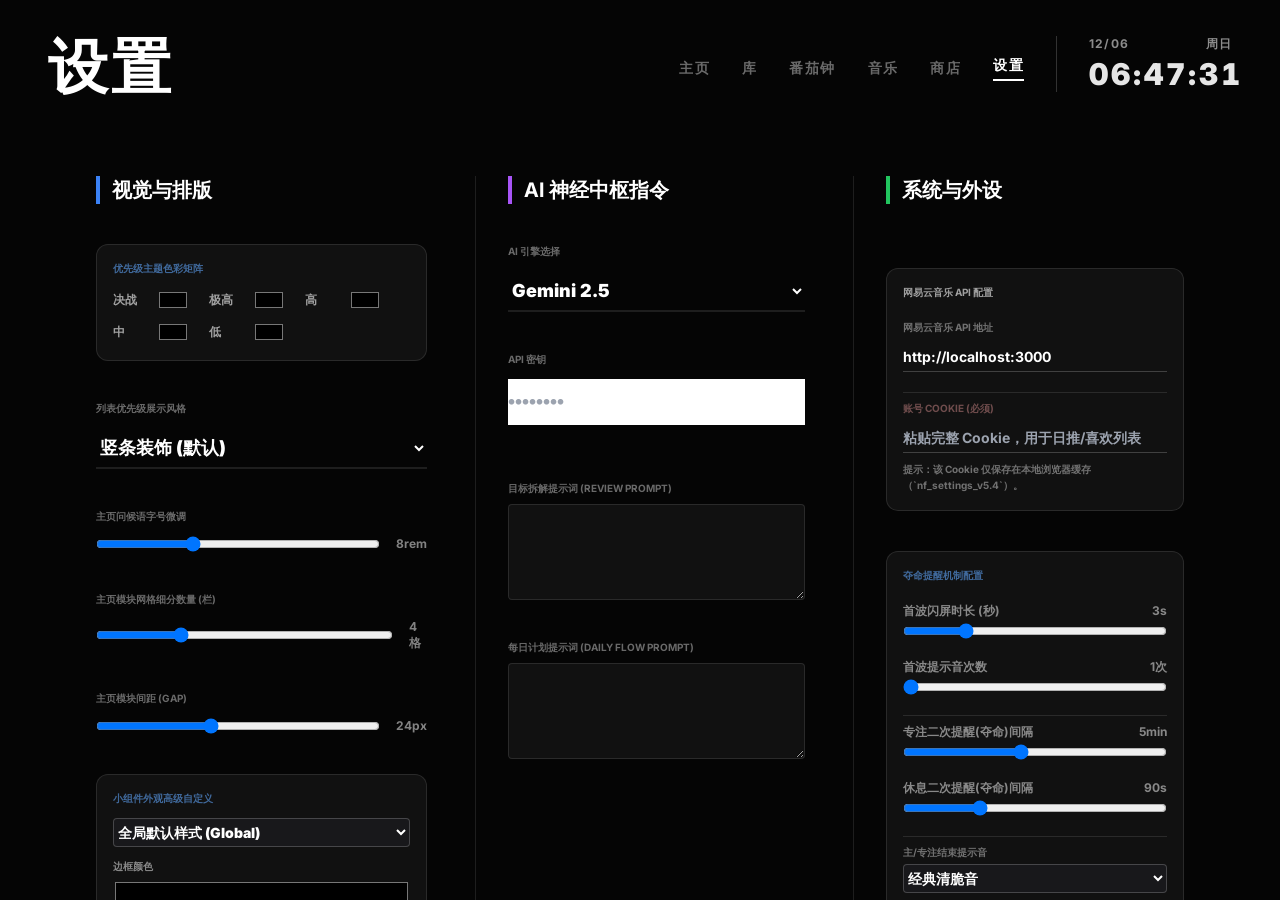
==== commit 3fb59adf: "v1.1_hotfix" ====
--- a/index.html
+++ b/index.html
@@ -585,11 +585,12 @@
 
         <div class="flex items-center pointer-events-auto ml-auto shrink-0">
             <div class="flex gap-8 items-center pt-2 shrink-0" id="navLinks">
-                <span class="nav-btn text-sm uppercase font-bold tracking-widest cursor-pointer opacity-40 hover:opacity-100 transition-all" data-view="home" onclick="app.showView('home')">主页</span>
-                <span class="nav-btn text-sm uppercase font-bold tracking-widest cursor-pointer opacity-40 hover:opacity-100 transition-all" data-view="library" onclick="app.showView('library')">库</span>
-                <span class="nav-btn text-sm uppercase font-bold tracking-widest cursor-pointer opacity-40 hover:opacity-100 transition-all" data-view="pomodoro" onclick="app.showView('pomodoro')">番茄钟</span>
-                <span class="nav-btn text-sm uppercase font-bold tracking-widest cursor-pointer opacity-40 hover:opacity-100 transition-all" data-view="music" onclick="app.showView('music')">音乐</span>
-                <span class="nav-btn text-sm uppercase font-bold tracking-widest cursor-pointer opacity-40 hover:opacity-100 transition-all active" data-view="settings" onclick="app.showView('settings')">设置</span>
+                <button type="button" class="nav-btn text-sm uppercase font-bold tracking-widest cursor-pointer opacity-40 hover:opacity-100 transition-all bg-transparent border-none" data-view="home" onclick="app.showView('home')">主页</button>
+                <button type="button" class="nav-btn text-sm uppercase font-bold tracking-widest cursor-pointer opacity-40 hover:opacity-100 transition-all bg-transparent border-none" data-view="library" onclick="app.showView('library')">库</button>
+                <button type="button" class="nav-btn text-sm uppercase font-bold tracking-widest cursor-pointer opacity-40 hover:opacity-100 transition-all bg-transparent border-none" data-view="pomodoro" onclick="app.showView('pomodoro')">番茄钟</button>
+                <button type="button" class="nav-btn text-sm uppercase font-bold tracking-widest cursor-pointer opacity-40 hover:opacity-100 transition-all bg-transparent border-none" data-view="music" onclick="app.showView('music')">音乐</button>
+                <button type="button" class="nav-btn text-sm uppercase font-bold tracking-widest cursor-pointer opacity-40 hover:opacity-100 transition-all bg-transparent border-none" data-view="store" onclick="app.showView('store')">商店</button>
+                <button type="button" class="nav-btn text-sm uppercase font-bold tracking-widest cursor-pointer opacity-40 hover:opacity-100 transition-all active bg-transparent border-none" data-view="settings" onclick="app.showView('settings')">设置</button>
             </div>
             <div id="sysClock" class="flex flex-col opacity-90 border-l border-white/20 pl-8 ml-8 shrink-0 w-44">
                 <div class="flex justify-between items-center w-full text-white/60 text-xs font-bold tracking-widest mb-1">
@@ -662,7 +663,7 @@
                                 <div class="text-xs font-bold hover:bg-white/10 p-2 rounded cursor-pointer" onclick="library.setSortMethod('created')">创建时间</div>
                             </div>
                         </div>
-                        <button onclick="library.addProject()" class="text-sm font-black uppercase hover:opacity-70 text-blue-400 ml-2">+ 新建项目</button>
+                        <button id="libraryAddProjectBtn" type="button" onclick="library.addProject()" class="text-sm font-black uppercase hover:opacity-70 text-blue-400 ml-2">+ 新建项目</button>
                     </div>
                 </div>
             </div>
@@ -728,6 +729,7 @@
                             <div class="flex gap-1" id="priorityStarsContainer"></div>
                             <span id="priorityText" class="text-xs font-bold text-white/60 ml-2 w-10"></span>
                         </div>
+                        <div id="expectedCoinDisplay" class="text-xs font-bold text-emerald-300 uppercase tracking-[0.2em]">预计: 0.00 金币</div>
                         <p class="text-xs text-red-300/80 font-bold hidden pl-20" id="aiReviewOutput"></p>
                     </div>
                 </div>
@@ -738,6 +740,26 @@
                         <span class="text-[10px] font-bold border border-white/20 px-3 py-1 rounded hover:bg-white hover:text-black transition-all cursor-pointer" onclick="app.showHistoryPage()">历史归档</span>
                     </div>
                     <textarea id="inlineBridgeInput" class="w-full bg-yellow-500/5 border border-yellow-500/20 rounded-xl p-4 text-base text-white font-bold outline-none focus:border-yellow-500 focus:bg-yellow-500/10 transition-colors resize-none placeholder:text-yellow-500/30 custom-scroll" rows="3" placeholder="在此记录此时的上下文断点... (当你点击下方开始专注时，此日志将自动归档)" onblur="library.saveInlineBridge()"></textarea>
+                </div>
+
+                <div id="archiveReviewPanel" class="hidden border border-white/10 rounded-3xl bg-white/5 p-6 mt-6 space-y-4">
+                    <div class="flex items-center justify-between">
+                        <div>
+                            <div class="text-[10px] uppercase tracking-[0.22em] opacity-50">项目回顾</div>
+                            <div class="text-sm font-bold text-white/70 mt-2">填写你的感想、难点与难度评级，确认后项目将进入归档。</div>
+                        </div>
+                        <div class="text-xs uppercase tracking-[0.2em] opacity-40">1元 = 1 金币</div>
+                    </div>
+                    <textarea id="archiveReviewNote" class="w-full bg-transparent border border-white/20 rounded-2xl p-4 text-sm text-white outline-none resize-none h-28" placeholder="输入你的项目感想、完成感受和遇到的难点。"></textarea>
+                    <div class="flex items-center gap-4">
+                        <span class="text-[10px] font-bold uppercase opacity-50">难度评级</span>
+                        <input id="archiveDifficulty" type="range" min="0" max="100" value="50" class="flex-1" oninput="library.updateArchiveDifficultyLabel(this.value)" onwheel="library.scrollArchiveDifficulty(event)">
+                        <span id="archiveDifficultyValue" class="text-sm font-black cursor-ns-resize" title="滚轮滑动调整难度" onwheel="library.scrollArchiveDifficulty(event)">50</span>
+                    </div>
+                    <div class="flex flex-wrap gap-3">
+                        <button onclick="library.confirmArchiveProjectReview()" class="px-6 py-3 rounded-full bg-emerald-500 text-black font-black uppercase tracking-widest hover:bg-emerald-400 transition-all">确认归档</button>
+                        <button onclick="library.cancelArchiveReview()" class="px-6 py-3 rounded-full border border-white/20 text-white font-black uppercase tracking-widest hover:bg-white/10 transition-all">取消</button>
+                    </div>
                 </div>
 
                 <div class="pt-2">
@@ -910,6 +932,52 @@
                             <div class="opacity-30">尚未加载歌词。</div>
                         </div>
                     </div>
+                </div>
+            </div>
+        </div>
+    </section>
+
+    <!-- STORE 视图 -->
+    <section id="storePage" class="view-page hidden overflow-y-auto custom-scroll">
+        <div class="max-w-7xl mx-auto pt-4 pb-20 px-8">
+            <div class="flex flex-col md:flex-row items-start md:items-center justify-between gap-4 mb-8">
+                <div>
+                    <h2 class="huge-text text-5xl md:text-6xl uppercase tracking-widest">STORE_ 商店</h2>
+                    <p class="text-sm font-bold text-white/40 mt-2">用金币兑换现实物品权利。完成任务归档可获得更多金币。</p>
+                </div>
+                <div class="rounded-full border border-white/10 bg-white/5 px-5 py-3 text-right">
+                    <div class="text-[10px] uppercase tracking-[0.25em] opacity-50">当前金币</div>
+                    <div class="text-4xl font-black text-emerald-300" id="storeCoinBalance">0</div>
+                </div>
+            </div>
+
+            <div id="storeMessage" class="text-sm font-bold text-emerald-300 mb-4 min-h-[1.5rem]"></div>
+            <div class="flex flex-wrap gap-3 mb-6">
+                <button type="button" class="store-subtab text-xs uppercase font-black tracking-widest px-4 py-2 rounded-full border border-white/10 bg-white/5 opacity-100" data-tab="shop" onclick="app.setStoreTab('shop')">商品架</button>
+                <button type="button" class="store-subtab text-xs uppercase font-black tracking-widest px-4 py-2 rounded-full border border-white/10 bg-white/5 opacity-40" data-tab="showcase" onclick="app.setStoreTab('showcase')">展示柜</button>
+                <button type="button" class="store-subtab text-xs uppercase font-black tracking-widest px-4 py-2 rounded-full border border-white/10 bg-white/5 opacity-40" data-tab="trash" onclick="app.setStoreTab('trash')">垃圾桶</button>
+            </div>
+            <div class="grid gap-6 md:grid-cols-2 xl:grid-cols-3" id="storeItemList"></div>
+
+            <div class="border border-white/10 rounded-3xl bg-white/5 p-6 mt-10">
+                <div class="flex items-center justify-between mb-6">
+                    <div class="text-sm font-bold uppercase tracking-[0.2em] opacity-50">上架物品</div>
+                    <button id="storeToggleFormBtn" type="button" onclick="app.toggleStoreNewItemForm()" class="text-[10px] font-black uppercase px-4 py-2 border border-white/20 rounded hover:bg-white/10 transition-all">切换上架表单</button>
+                </div>
+                <div id="storeNewItemForm" class="space-y-4 hidden">
+                    <div class="grid gap-4 md:grid-cols-2">
+                        <input id="storeItemName" type="text" placeholder="名称，例如：棉花娃娃" class="bg-transparent border border-white/20 rounded-xl p-4 text-sm text-white outline-none">
+                        <input id="storeItemPrice" type="number" min="0.01" step="0.01" placeholder="价格 / 元" class="bg-transparent border border-white/20 rounded-xl p-4 text-sm text-white outline-none">
+                    </div>
+                    <div class="space-y-2">
+                        <label class="text-[10px] font-bold uppercase opacity-50">商品图片</label>
+                        <input id="storeItemImageInput" type="file" accept="image/*" class="hidden" onchange="app.handleStoreImageUpload(event)">
+                        <div id="storeItemPreview" class="rounded-2xl border border-white/10 overflow-hidden bg-white/5 h-40 flex flex-col items-center justify-center text-white/40 cursor-pointer transition-all hover:border-emerald-400" ondragover="app.preventDefault(event)" ondrop="app.handleStoreImageDrop(event)" onclick="document.getElementById('storeItemImageInput').click()" title="拖拽图片到此处，或点击选择文件">
+                            <div class="text-sm font-bold">拖动图片到这里</div>
+                            <div class="text-xs opacity-50">或点击选择文件</div>
+                        </div>
+                    </div>
+                    <button type="button" onclick="app.addStoreItem()" class="w-full rounded-full bg-emerald-500 text-black font-black uppercase tracking-widest py-4 hover:bg-emerald-400 transition-all">上架商品</button>
                 </div>
             </div>
         </div>
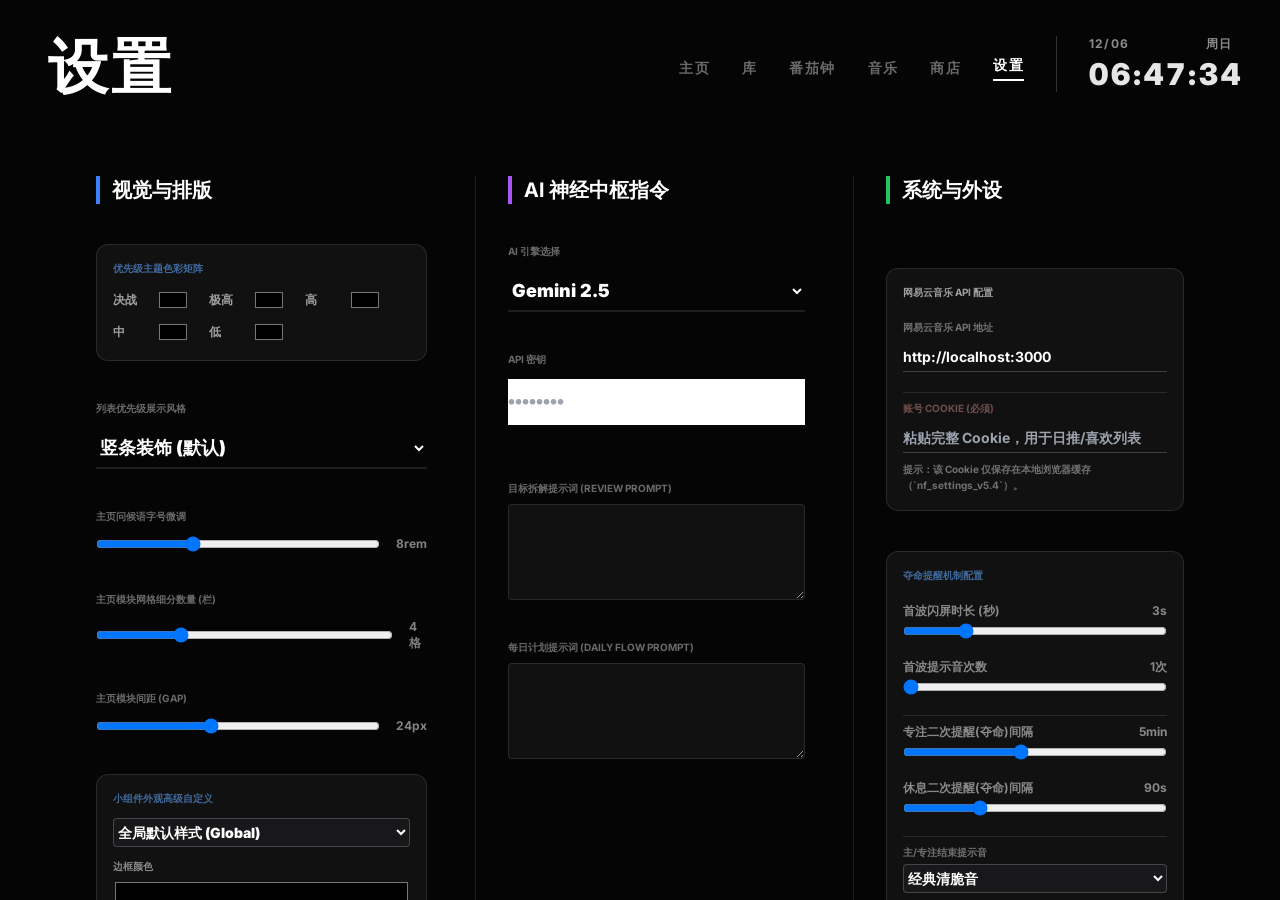
==== commit eee900aa: "fix(store): 移除上架表单按钮内联 onclick，避免双重触发" ====
--- a/index.html
+++ b/index.html
@@ -553,7 +553,7 @@
 })();</script>
     <meta charset="UTF-8">
     <meta name="viewport" content="width=device-width, initial-scale=1.0">
-    <title>FLOW / NEXUS</title>
+    <title>FLOW</title>
     <script src="https://cdn.tailwindcss.com"></script>
     
 <link href="https://cdn.jsdelivr.net/npm/gridstack@10.1.1/dist/gridstack.min.css" rel="stylesheet"/>
@@ -626,7 +626,7 @@
                 </button>
             </div>
             
-            <div class="text-[10px] font-bold opacity-30 uppercase tracking-widest">Nexus Flow Layout Engine</div>
+            <div class="text-[10px] font-bold opacity-30 uppercase tracking-widest">HAVE A NICE DAY ;)</div>
         </div>
 
         <div class="flex-1 w-full overflow-y-auto overflow-x-hidden px-4 md:px-8 pb-32 pt-4">
@@ -663,7 +663,7 @@
                                 <div class="text-xs font-bold hover:bg-white/10 p-2 rounded cursor-pointer" onclick="library.setSortMethod('created')">创建时间</div>
                             </div>
                         </div>
-                        <button id="libraryAddProjectBtn" type="button" onclick="library.addProject()" class="text-sm font-black uppercase hover:opacity-70 text-blue-400 ml-2">+ 新建项目</button>
+                        <button id="libraryAddProjectBtn" type="button" class="text-sm font-black uppercase hover:opacity-70 text-blue-400 ml-2">+ 新建项目</button>
                     </div>
                 </div>
             </div>
@@ -681,7 +681,10 @@
                     <div class="flex items-center gap-4 flex-shrink-0 ml-auto mt-2 md:mt-0">
                         <div id="detailDdlDisplay" class="font-bold text-red-500 bg-red-500/10 px-3 py-1 rounded tracking-widest hidden text-right"></div>
                         <div class="flex gap-2 opacity-50 hover:opacity-100 transition-opacity">
-                        <button onclick="library.archiveProject()" class="p-2 border border-white/20 hover:bg-white hover:text-black transition-all rounded" title="归档"><svg width="18" height="18" viewBox="0 0 24 24" fill="none" stroke="currentColor" stroke-width="2"><polyline points="21 8 21 21 3 21 3 8"></polyline><rect x="1" y="3" width="22" height="5"></rect><line x1="10" y1="12" x2="14" y2="12"></line></svg></button>
+                      <button id="taskActionBtn" onclick="library.archiveProject()" class="p-2 border border-white/20 hover:bg-white hover:text-black transition-all rounded flex items-center gap-2" title="归档">
+                        <svg width="18" height="18" viewBox="0 0 24 24" fill="none" stroke="currentColor" stroke-width="2"><polyline points="21 8 21 21 3 21 3 8"></polyline><rect x="1" y="3" width="22" height="5"></rect><line x1="10" y1="12" x2="14" y2="12"></line></svg>
+                        <span id="taskActionLabel" class="text-[10px] font-bold tracking-widest uppercase">归档</span>
+                      </button>
                         <button onclick="library.deleteProject()" class="p-2 border border-red-500/50 text-red-400 hover:bg-red-500 hover:text-white transition-all rounded" title="删除"><svg width="18" height="18" viewBox="0 0 24 24" fill="none" stroke="currentColor" stroke-width="2"><path d="M3 6h18M19 6v14a2 2 0 01-2 2H7a2 2 0 01-2-2V6m3 0V4a2 2 0 012-2h4a2 2 0 012 2v2"></path></svg></button>
                     </div>
                 </div>
@@ -697,7 +700,7 @@
                 <div class="grid grid-cols-2 gap-8 border-b border-white/10 pb-6 mt-2">
                     <div class="space-y-6">
                         <div class="flex items-center gap-4">
-                            <span class="text-[10px] font-bold opacity-40 uppercase w-16 shrink-0">截止日期:</span>
+                        <span id="ddlLabel" class="text-[10px] font-bold opacity-40 uppercase w-16 shrink-0">截止日期:</span>
                             <div class="flex items-center text-sm font-bold bg-white/5 border border-white/20 rounded pl-2 select-none">
                                 <button onclick="library.clearDdl()" class="mr-2 opacity-30 hover:opacity-100 hover:text-red-400 transition-all text-lg leading-none" title="一键清除 DDL">✕</button>
                                 <span class="opacity-20 mr-2">|</span>
@@ -729,10 +732,65 @@
                             <div class="flex gap-1" id="priorityStarsContainer"></div>
                             <span id="priorityText" class="text-xs font-bold text-white/60 ml-2 w-10"></span>
                         </div>
+                      <div class="flex items-center gap-2">
+                        <span class="text-[10px] font-bold opacity-40 uppercase w-16 shrink-0">项目种类:</span>
+                        <div class="flex items-center gap-1 bg-white/5 border border-white/20 p-1 rounded-xl">
+                          <button id="taskTypeBtn_default" type="button" onclick="library.switchTaskType('default')" class="px-3 py-1 text-[10px] font-bold uppercase rounded-lg border border-transparent transition-all">默认</button>
+                          <button id="taskTypeBtn_daily" type="button" onclick="library.switchTaskType('daily')" class="px-3 py-1 text-[10px] font-bold uppercase rounded-lg border border-transparent transition-all">日常</button>
+                          <button id="taskTypeBtn_activity" type="button" onclick="library.switchTaskType('activity')" class="px-3 py-1 text-[10px] font-bold uppercase rounded-lg border border-transparent transition-all">活动</button>
+                        </div>
+                      </div>
                         <div id="expectedCoinDisplay" class="text-xs font-bold text-emerald-300 uppercase tracking-[0.2em]">预计: 0.00 金币</div>
                         <p class="text-xs text-red-300/80 font-bold hidden pl-20" id="aiReviewOutput"></p>
                     </div>
                 </div>
+
+                  <div id="dailyTaskPanel" class="hidden grid grid-cols-1 md:grid-cols-3 gap-4 border-b border-white/10 pb-6 mt-2">
+                    <div class="flex items-center gap-3">
+                      <span class="text-[10px] font-bold opacity-40 uppercase">频率</span>
+                      <input id="dailyFrequencyValue" type="number" min="1" value="1" title="日常任务频率数值" placeholder="1" class="w-20 bg-white/5 border border-white/20 rounded px-2 py-1 text-sm font-bold outline-none" onblur="library.saveDailySettings()" onkeydown="if(event.key==='Enter') this.blur()">
+                      <select id="dailyFrequencyUnit" title="日常任务频率单位" class="bg-white/5 border border-white/20 rounded px-2 py-1 text-sm font-bold outline-none" onchange="library.saveDailySettings()">
+                        <option value="hour">时</option>
+                        <option value="day">天</option>
+                        <option value="week">周</option>
+                      </select>
+                    </div>
+                    <div class="flex items-center gap-3">
+                      <span class="text-[10px] font-bold opacity-40 uppercase">出现次数</span>
+                      <button type="button" class="px-2 py-1 border border-white/20 rounded" onclick="library.adjustDailyOccurrences(-1)">-</button>
+                      <span id="dailyOccurrences" class="text-sm font-black min-w-[2ch] text-center" onwheel="library.adjustDailyOccurrences(event.deltaY < 0 ? 1 : -1)">∞</span>
+                      <button type="button" class="px-2 py-1 border border-white/20 rounded" onclick="library.adjustDailyOccurrences(1)">+</button>
+                    </div>
+                    <div class="flex items-center justify-start md:justify-end">
+                      <span id="dailyProgressText" class="text-xs font-bold text-emerald-300 uppercase tracking-[0.15em]">打卡进度: 0/∞</span>
+                    </div>
+                  </div>
+
+                  <div id="activityTaskPanel" class="hidden border-b border-white/10 pb-6 mt-2 space-y-4">
+                    <div class="flex items-center gap-3">
+                      <span class="text-[10px] font-bold opacity-40 uppercase w-20 shrink-0">活动链接</span>
+                      <div id="activityLinkInputWrap" class="flex-1 flex items-center gap-2">
+                        <input id="activityLinkInput" type="url" placeholder="https://..." class="flex-1 bg-white/5 border border-white/20 rounded px-3 py-2 text-sm font-bold outline-none" onblur="library.saveActivityLink()" onkeydown="if(event.key==='Enter') this.blur()">
+                      </div>
+                      <div id="activityLinkViewWrap" class="flex-1 hidden items-center gap-2">
+                        <a id="activityLinkView" href="#" target="_blank" rel="noopener noreferrer" title="打开活动链接" class="text-sm font-bold text-sky-300 underline truncate">未设置链接</a>
+                      </div>
+                      <div id="activityLinkEditWrap" class="hidden">
+                        <button type="button" onclick="library.toggleActivityLinkEdit()" class="px-2 py-2 border border-white/20 rounded hover:bg-white/10" title="编辑链接">✎</button>
+                      </div>
+                    </div>
+                    <div class="flex items-start gap-3">
+                      <span class="text-[10px] font-bold opacity-40 uppercase w-20 shrink-0 pt-2">活动总结</span>
+                      <textarea id="activitySummaryInput" rows="3" class="flex-1 bg-white/5 border border-white/20 rounded px-3 py-2 text-sm font-bold outline-none resize-none" placeholder="输入活动说明..." onblur="library.saveActivityAttrs()"></textarea>
+                    </div>
+                    <div class="flex items-center gap-3">
+                      <span class="text-[10px] font-bold opacity-40 uppercase w-20 shrink-0">关联任务</span>
+                      <div class="flex-1 flex items-center gap-2">
+                        <button id="activityLinkedTasksBtn" type="button" class="flex-shrink-0 text-sm font-bold bg-white/5 border border-white/20 rounded px-3 py-2 hover:bg-white/10 transition-all" onclick="library.openActivitySelector()">选择关联任务</button>
+                        <div id="activityLinkedList" class="flex-1 flex flex-wrap gap-2"></div>
+                      </div>
+                    </div>
+                  </div>
 
                 <div class="space-y-2 border-b border-white/10 pb-6 mt-2 relative">
                     <div class="flex justify-between items-center mb-2">
@@ -757,7 +815,7 @@
                         <span id="archiveDifficultyValue" class="text-sm font-black cursor-ns-resize" title="滚轮滑动调整难度" onwheel="library.scrollArchiveDifficulty(event)">50</span>
                     </div>
                     <div class="flex flex-wrap gap-3">
-                        <button onclick="library.confirmArchiveProjectReview()" class="px-6 py-3 rounded-full bg-emerald-500 text-black font-black uppercase tracking-widest hover:bg-emerald-400 transition-all">确认归档</button>
+                      <button id="confirmArchiveBtn" onclick="library.confirmArchiveProjectReview()" class="px-6 py-3 rounded-full bg-emerald-500 text-black font-black uppercase tracking-widest hover:bg-emerald-400 transition-all">确认归档</button>
                         <button onclick="library.cancelArchiveReview()" class="px-6 py-3 rounded-full border border-white/20 text-white font-black uppercase tracking-widest hover:bg-white/10 transition-all">取消</button>
                     </div>
                 </div>
@@ -960,10 +1018,10 @@
             <div class="grid gap-6 md:grid-cols-2 xl:grid-cols-3" id="storeItemList"></div>
 
             <div class="border border-white/10 rounded-3xl bg-white/5 p-6 mt-10">
-                <div class="flex items-center justify-between mb-6">
-                    <div class="text-sm font-bold uppercase tracking-[0.2em] opacity-50">上架物品</div>
-                    <button id="storeToggleFormBtn" type="button" onclick="app.toggleStoreNewItemForm()" class="text-[10px] font-black uppercase px-4 py-2 border border-white/20 rounded hover:bg-white/10 transition-all">切换上架表单</button>
-                </div>
+              <div class="flex items-center justify-between mb-6">
+                <div class="text-sm font-bold uppercase tracking-[0.2em] opacity-50">上架物品</div>
+                <button id="storeToggleFormBtn" type="button" class="text-[10px] font-black uppercase px-4 py-2 border border-white/20 rounded hover:bg-white/10 transition-all">切换上架表单</button>
+              </div>
                 <div id="storeNewItemForm" class="space-y-4 hidden">
                     <div class="grid gap-4 md:grid-cols-2">
                         <input id="storeItemName" type="text" placeholder="名称，例如：棉花娃娃" class="bg-transparent border border-white/20 rounded-xl p-4 text-sm text-white outline-none">
@@ -1282,4 +1340,19 @@
     <script src="js/ai.js"></script>
     <script src="js/app.js"></script>
 
+  <!-- Activity selector modal -->
+  <div id="activitySelectorModal" class="hidden fixed inset-0 z-50 flex items-center justify-center bg-black/60 p-6">
+    <div class="w-full max-w-2xl bg-zinc-900 border border-white/10 rounded-xl p-6">
+      <div class="flex items-center justify-between mb-4">
+        <div class="text-lg font-black">选择活动（可多选）</div>
+        <button onclick="document.getElementById('activitySelectorModal').classList.add('hidden')" class="text-sm px-3 py-1 border border-white/10 rounded">关闭</button>
+      </div>
+      <div id="activitySelectorList" class="max-h-60 overflow-y-auto custom-scroll space-y-2 mb-4"></div>
+      <div class="flex justify-end gap-3">
+        <button onclick="library.saveActivitySelection()" class="px-4 py-2 bg-emerald-500 text-black font-black rounded">保存</button>
+        <button onclick="document.getElementById('activitySelectorModal').classList.add('hidden')" class="px-4 py-2 border border-white/10 rounded">取消</button>
+      </div>
+    </div>
+  </div>
+
 </body></html>
--- a/css/style.css
+++ b/css/style.css
@@ -195,6 +195,18 @@
         @keyframes spin { 100% { transform: rotate(360deg); } }
         .spinning { animation: spin 1s linear infinite; display: inline-block; }
 
+        @keyframes activityFlow {
+            0% { background-position: 0% 50%; }
+            50% { background-position: 100% 50%; }
+            100% { background-position: 0% 50%; }
+        }
+        .task-activity-glow {
+            background-image: linear-gradient(120deg, rgba(251, 207, 232, 0.18), rgba(191, 219, 254, 0.2), rgba(254, 249, 195, 0.2), rgba(209, 250, 229, 0.2));
+            background-size: 150% 150%;
+            border-color: rgba(255, 255, 255, 0.25) !important;
+            animation: activityFlow 4s linear infinite;
+        }
+
         .dot-matrix { display: grid; gap: 2px; width: max-content; justify-content: end; margin-left: auto; }
         .dot { width: 5px; height: 5px; border-radius: 1px; transition: background-color 0.3s; }
         .ddl-part { padding: 0 2px; border-radius: 2px; transition: all 0.2s; outline: none; }
